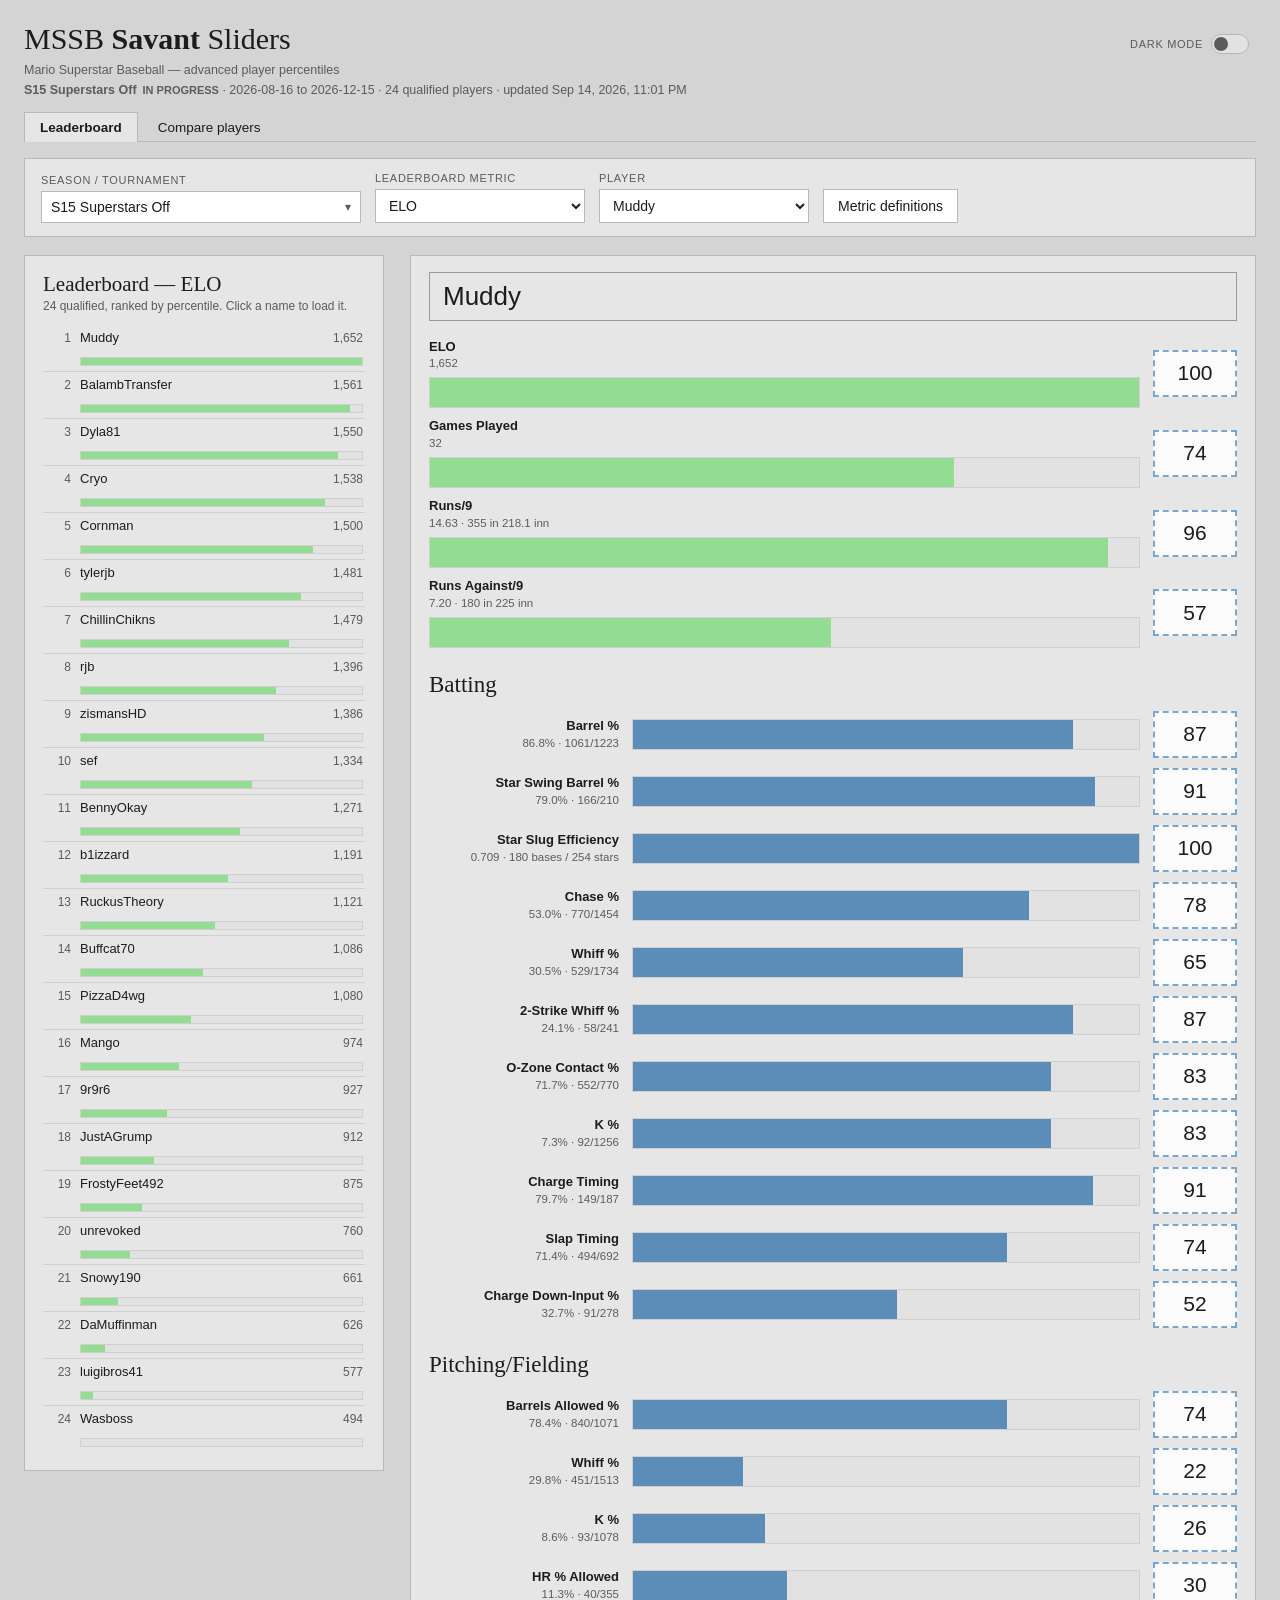
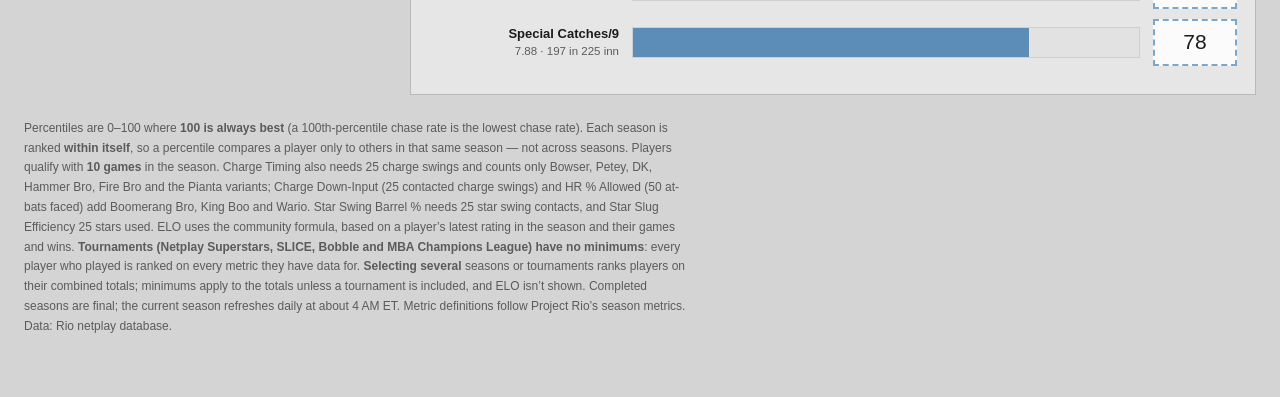
==== site/index.html @ 40bcd31d "Add Star Swing Barrel % and Star Slug Efficiency Two batting metrics, computed in the existing aggre" ====
<!DOCTYPE html>
<html lang="en">
<head>
<meta charset="utf-8">
<meta name="viewport" content="width=device-width, initial-scale=1">
<title>MSSB Savant Sliders</title>
<script>
/* Apply a saved theme before the first paint, so a reload in dark mode doesn't flash light. */
try{var t=localStorage.getItem("mssb-theme");if(t==="dark"||t==="light")document.documentElement.setAttribute("data-theme",t);}catch(e){}
</script>
<link rel="stylesheet" href="shared.css">
<style>
  .season-field{width:320px;max-width:100%}
  .cols{display:grid;grid-template-columns:360px minmax(0,1fr);gap:26px;align-items:start}
  @media(max-width:1040px){.cols{grid-template-columns:1fr}}

  /* ---- leaderboard ---- */
  .lb-row{display:grid;grid-template-columns:26px minmax(0,1fr) 54px;gap:9px;align-items:center;
          padding:5px 2px;border-bottom:1px solid var(--rowline);font-size:13px}
  .lb-row:last-child{border-bottom:none}
  .lb-rank{color:var(--muted);text-align:right;font-variant-numeric:tabular-nums;font-size:12px}
  .lb-name{overflow:hidden;text-overflow:ellipsis;white-space:nowrap;cursor:pointer}
  .lb-name:hover{text-decoration:underline}
  .lb-val{text-align:right;font-variant-numeric:tabular-nums;color:var(--muted);font-size:12px}
  .lb-barwrap{grid-column:2/4}
  .lb-track{background:var(--track);border:1px solid var(--trackline);height:9px;margin-top:3px}
  .lb-track>i{display:block;height:100%}

  /* ---- player name ---- */
  .pname{margin-bottom:18px}
  .pname .box{background:var(--chrome);border:1px solid var(--boxborder);padding:7px 13px;
              font-size:26px;line-height:1.25;overflow:hidden;text-overflow:ellipsis;white-space:nowrap}

  /* ---- slider rows ---- */
  .srow{display:grid;grid-template-columns:190px minmax(0,1fr) 84px;gap:13px;
        align-items:center;margin-bottom:10px}
  .srow.gen{grid-template-columns:minmax(0,1fr) 84px}
  .gstack{display:flex;flex-direction:column;gap:6px;min-width:0}
  .slab{font-size:13px;font-weight:700;text-align:right;line-height:1.3}
  .srow.gen .slab{text-align:left}
</style>
</head>
<body>
<div class="wrap">
<header>
  <div class="topbar">
    <h1>MSSB <b>Savant</b> Sliders</h1>
    <button type="button" class="theme-toggle" id="theme-toggle" role="switch" aria-checked="false">
      <span>Dark mode</span><span class="tt-track" aria-hidden="true"><span class="tt-knob"></span></span>
    </button>
  </div>
  <p id="meta" class="meta">Mario Superstar Baseball &mdash; advanced player percentiles</p>
  <nav class="tabs" aria-label="Pages">
    <a href="index.html" aria-current="page">Leaderboard</a>
    <a href="compare.html">Compare players</a>
  </nav>
</header>

<div id="warn"></div>

<div class="controls">
  <div class="season-field">
    <label for="season-btn">Season / Tournament</label>
    <div id="season-picker"></div>
  </div>
  <div>
    <label for="metric">Leaderboard metric</label>
    <select id="metric"></select>
  </div>
  <div>
    <label for="player">Player</label>
    <select id="player"></select>
  </div>
  <div>
    <button type="button" class="btn" id="defs-btn">Metric definitions</button>
  </div>
</div>

<div class="mode-note" id="mode-note" role="note" hidden></div>

<div class="cols">
  <div class="panel">
    <h2 id="lb-title">Leaderboard</h2>
    <p class="sub" id="lb-sub">Ranked by the selected metric&rsquo;s percentile. Click a name to load it.</p>
    <div id="lb"></div>
  </div>
  <div class="panel">
    <div class="pname">
      <div class="box" id="pd-title">Player</div>
    </div>
    <div id="pd"></div>
  </div>
</div>

<footer>
  Percentiles are 0&ndash;100 where <b>100 is always best</b> (a 100th-percentile chase rate is
  the lowest chase rate). Each season is ranked <b>within itself</b>, so a percentile compares a
  player only to others in that same season &mdash; not across seasons.
  Players qualify with <b>10 games</b> in the season. Charge Timing also needs 25 charge swings
  and counts only Bowser, Petey, DK, Hammer Bro, Fire Bro and the Pianta variants; Charge Down-Input
  (25 contacted charge swings) and HR&nbsp;% Allowed (50 at-bats faced) add Boomerang Bro, King Boo
  and Wario. Star Swing Barrel % needs 25 star swing contacts, and Star Slug Efficiency 25 stars used.
  ELO uses the community formula, based on a player&rsquo;s latest rating in the season and their
  games and wins.
  <b>Tournaments (Netplay Superstars, SLICE, Bobble and MBA Champions League) have no minimums</b>: every
  player who played is ranked on every metric they have data for.
  <b>Selecting several</b> seasons or tournaments ranks players on their combined totals; minimums
  apply to the totals unless a tournament is included, and ELO isn&rsquo;t shown.
  Completed seasons are final; the current season refreshes daily at about 4&nbsp;AM&nbsp;ET.
  Metric definitions follow Project Rio&rsquo;s season metrics. Data: Rio netplay database.
</footer>
</div>

<!-- The manifest lists every season; each season's players live in their own
     file under data/seasons/ and are loaded on demand by shared.js. -->
<script src="data/manifest.js"></script>
<script src="shared.js"></script>
<script>
"use strict";
const {METRICS, GROUPS, GCOLOR, fmt, menuLabel, esc, whyNot} = MSSB;
let S = null, curKey = "";   /* the selection on screen, and the key of the one last picked */

function init(){
  document.getElementById("defs-btn").onclick = MSSB.openDefinitions;
  if(!MSSB.seasons.length){
    document.getElementById("warn").innerHTML = `<div class="warn">No season data found. Run
      <code>python build_seasons.py</code> to generate <code>site/data/</code>.</div>`;
    return;
  }

  const ms = document.getElementById("metric");
  METRICS.forEach(x=>{
    const o=document.createElement("option"); o.value=x.k; o.textContent=menuLabel(x);
    ms.appendChild(o);
  });
  ms.value = "gen_adjusted_elo";

  const start = [MSSB.latestSeason().slug];   /* newest season by default */
  MSSB.seasonPicker(document.getElementById("season-picker"),
                    {selected: start, onChange: selectSeason, buttonId: "season-btn"});

  ms.onchange = renderLB;
  document.getElementById("player").onchange = renderPlayer;

  selectSeason(start);
}

/* slugs: one season/tournament, or several to combine. */
function selectSeason(slugs){
  const key = MSSB.selectionKey(slugs);
  curKey = key;
  let settled = false;
  /* Only flash "Loading" when the files are actually slow to arrive. */
  setTimeout(()=>{
    if(settled || curKey!==key) return;
    document.getElementById("lb").innerHTML =
      `<p class="sub">Loading ${esc(MSSB.selectionLabel(slugs))}&hellip;</p>`;
    document.getElementById("pd").innerHTML = "";
  }, 150);
  MSSB.loadSelection(slugs).then(
    season=>{ settled = true; if(curKey===key) show(season); },
    err=>{
      settled = true;
      if(curKey!==key) return;
      S = null;
      document.getElementById("lb").innerHTML = "";
      document.getElementById("pd").innerHTML = "";
      document.getElementById("warn").innerHTML = `<div class="warn">${esc(err.message)}</div>`;
    });
}

function show(season){
  const s = season.entry, ps = document.getElementById("player"), keep = ps.value;
  S = season;
  document.getElementById("warn").innerHTML = season.missing.length
    ? `<div class="warn"><b>${esc(s.name)}: missing ${season.missing.length} expected metric(s)
        or field(s):</b> ${esc(season.missing.join(", "))}.<br>Re-run
        <code>build_seasons.py</code>; if that doesn't fix it, the data and this page
        have diverged.</div>`
    : "";

  const tournament = MSSB.isTournament(s), combined = MSSB.isCombined(s), open = MSSB.noMinimums(s);
  const parts = combined
    ? [s.seasonCount && `${s.seasonCount} season${s.seasonCount===1 ? "" : "s"}`,
       s.tournamentCount && `${s.tournamentCount} tournament${s.tournamentCount===1 ? "" : "s"}`]
        .filter(Boolean).join(" + ") + " combined" : "";
  document.getElementById("meta").innerHTML =
    `Mario Superstar Baseball &mdash; advanced player percentiles` +
    `<br><b title="${esc(s.name)}">${esc(combined ? s.label : s.name)}</b>` + MSSB.badge(s) +
    (combined ? ` &middot; ${esc(parts)}` : "") +
    ` &middot; ${esc(s.start)} to ${esc(s.end)}` +
    (open ? ` &middot; ${s.players} players &middot; no minimums`
          : ` &middot; ${s.qualified} qualified players`) +
    ` &middot; updated ${esc(MSSB.updatedLabel(s))}`;
  const note = document.getElementById("mode-note");
  note.hidden = !(tournament || combined);
  note.innerHTML = combined
    ? `<b>Combined selection:</b> ${esc(s.name)}. Players are ranked on their totals across all of
       them. <b>${esc(MSSB.ELO_NOTE)}</b> ` +
      (s.includesTournament
        ? `Includes a tournament, so no minimums apply.`
        : `Season minimums apply to the combined totals (10 games, and so on).`)
    : tournament
      ? `<b>${esc(MSSB.tournamentSeries(s))} tournament: no minimums.</b> ${esc(MSSB.TOURNAMENT_NOTE)}` : "";

  ps.innerHTML = "";
  season.players.forEach(x=>{   /* already sorted by name */
    const o=document.createElement("option"); o.value=x.name; o.textContent=x.name;
    ps.appendChild(o);
  });
  /* Stay on the same player across seasons when they played in both;
     otherwise open the top ELO player (most games, for a multiple selection). */
  const top = season.board(METRICS[0])[0] ||
    season.board(METRICS.find(m=>m.k==="gen_games_played"))[0] || season.players[0];
  if(season.players.some(p=>p.name===keep)) ps.value = keep;
  else if(top) ps.value = top.name;

  renderLB(); renderPlayer();
}

function renderLB(){
  if(!S) return;
  const m = METRICS.find(x=>x.k===document.getElementById("metric").value);
  document.getElementById("lb-title").textContent = "Leaderboard — " + menuLabel(m);
  const ranked = S.board(m), open = MSSB.noMinimums(S.entry), combined = MSSB.isCombined(S.entry);
  document.getElementById("lb-sub").textContent = combined && m.k === "gen_adjusted_elo"
    ? "Not ranked for multiple selections."
    : (open ? `${ranked.length} players, no minimums` : `${ranked.length} qualified`) +
      (combined ? ", ranked on combined totals" : ", ranked by percentile") + ". Click a name to load it.";
  const colr = GCOLOR[m.g];
  const el = document.getElementById("lb");
  el.innerHTML = ranked.map((p,i)=>{
    const c = S.cell(p,m);
    return `<div class="lb-row">
      <div class="lb-rank">${i+1}</div>
      <div class="lb-name" data-u="${esc(p.name)}">${esc(p.name)}</div>
      <div class="lb-val">${fmt(m,c.value)}</div>
      <div class="lb-barwrap"><div class="lb-track"><i style="width:${c.pct}%;background:${colr}"></i></div></div>
    </div>`;
  }).join("") || (combined && m.k === "gen_adjusted_elo"
    ? `<p class="sub"><b>${esc(MSSB.ELO_NOTE)}</b> Pick another metric, or a single season or tournament.</p>`
    : open
      ? `<p class="sub">No player has data for this metric in this selection.</p>`
      : `<p class="sub">No qualified players yet. Players appear once they reach
         10 games, usually a few days into a new season.</p>`);
  el.querySelectorAll(".lb-name").forEach(n=>{
    n.onclick = ()=>{ document.getElementById("player").value=n.dataset.u; renderPlayer(); };
  });
}

function renderPlayer(){
  const name = document.getElementById("player").value;
  const p = S && S.players.find(x=>x.name===name);
  document.getElementById("pd-title").textContent = name || "Player";
  const el = document.getElementById("pd");
  if(!p){ el.innerHTML=""; return; }
  const games = S.games(p);
  el.innerHTML = GROUPS.map(([gk,gl])=>{
    const bars = METRICS.filter(m=>m.g===gk).map(m=>{
      const c = S.cell(p,m) || {}, colr = GCOLOR[gk];
      const n = MSSB.counts(m, c);
      const counts = n ? ` <span title="${esc(n.title)}">&middot; ${esc(n.text)}</span>` : "";
      const why = c.ok ? "" : `<span class="why">${esc(whyNot(m, c, games, S.entry))}</span>`;
      const track = `<div class="strack"><i style="width:${c.ok?c.pct:0}%;background:${colr}"></i></div>`;
      const lab = `<div class="slab">${m.label}<span class="raw">${fmt(m,c.value)}${counts}</span>${why}</div>`;
      const box = c.ok
        ? `<div class="sval" title="${c.pct.toFixed(1)}th percentile of ${c.pool} players">${Math.round(c.pct)}</div>`
        : `<div class="sval na" title="${esc(whyNot(m, c, games, S.entry))}">n/a</div>`;
      return gk==="general"
        ? `<div class="srow gen"><div class="gstack">${lab}${track}</div>${box}</div>`
        : `<div class="srow">${lab}${track}${box}</div>`;
    }).join("");
    return (gl?`<div class="grp">${gl}</div>`:"") + bars;
  }).join("");
}
init();
</script>
</body>
</html>
---- site/shared.css ----
/* Shared by index.html (leaderboard) and compare.html. */

/* ---- colours ----
   Every colour on the site is one of these tokens. Light is the default. Dark
   applies when the visitor flips the toggle (data-theme="dark" on <html>), or
   when their device prefers dark and they haven't chosen light. The dark set
   is listed twice because CSS can't share one block between a media query and
   an attribute selector. */
:root{
  color-scheme:light;
  --bg:#d4d4d4;
  --chrome:#e6e6e6;
  --line:#b9b9b9;
  --track:#e2e2e2;
  --trackline:#cfcfcf;
  --green:#93dd93;
  --blue:#5b8db8;
  --ink:#1c1c1c;
  --muted:#5b5b5b;
  --boxbg:#fbfbfb;
  --boxline:#7ba7cc;
  --boxborder:#9a9a9a;      /* player name box */
  --rowline:#d0d0d0;        /* leaderboard dividers */
  --surface:#fff;           /* menus and buttons */
  --surface-hover:#f3f3f3;
  --na:#9a9a9a;
  --why:#8a4b00;            /* "needs 10 games" notes */
  --link:#2c5d8a;
  --badge-bg:#2f6b2f;
  --badge-ink:#e3f6e3;
  --warn-bg:#f6d9d9;
  --warn-line:#c07a7a;
  --warn-ink:#6d1f1f;
  --code-bg:#ededed;
  --code-line:#cfcfcf;
  --shadow:rgba(0,0,0,.25);
  --backdrop:rgba(0,0,0,.45);
  --drop-zone:rgba(123,167,204,.14);
  --serif:Georgia,"Times New Roman",serif;
  --sans:Arial,Helvetica,-apple-system,"Segoe UI",sans-serif;
}
@media (prefers-color-scheme: dark){
  :root:not([data-theme="light"]){
    color-scheme:dark;
    --bg:#1b1d20; --chrome:#26292d; --line:#3d4147; --track:#33373d; --trackline:#42474e;
    --green:#7fd08a; --blue:#6b9fcd; --ink:#e4e6e8; --muted:#a4a9af;
    --boxbg:#1d2023; --boxline:#6b9fcd; --boxborder:#565b62; --rowline:#34383e;
    --surface:#1d2023; --surface-hover:#2d3136; --na:#737980; --why:#e3a35a; --link:#8cb8e0;
    --badge-bg:#2f6b2f; --badge-ink:#e3f6e3;
    --warn-bg:#3b2326; --warn-line:#7c3f43; --warn-ink:#f4c7c9;
    --code-bg:#2d3136; --code-line:#42474e;
    --shadow:rgba(0,0,0,.6); --backdrop:rgba(0,0,0,.65); --drop-zone:rgba(107,159,205,.16);
  }
}
:root[data-theme="dark"]{
  color-scheme:dark;
  --bg:#1b1d20; --chrome:#26292d; --line:#3d4147; --track:#33373d; --trackline:#42474e;
  --green:#7fd08a; --blue:#6b9fcd; --ink:#e4e6e8; --muted:#a4a9af;
  --boxbg:#1d2023; --boxline:#6b9fcd; --boxborder:#565b62; --rowline:#34383e;
  --surface:#1d2023; --surface-hover:#2d3136; --na:#737980; --why:#e3a35a; --link:#8cb8e0;
  --badge-bg:#2f6b2f; --badge-ink:#e3f6e3;
  --warn-bg:#3b2326; --warn-line:#7c3f43; --warn-ink:#f4c7c9;
  --code-bg:#2d3136; --code-line:#42474e;
  --shadow:rgba(0,0,0,.6); --backdrop:rgba(0,0,0,.65); --drop-zone:rgba(107,159,205,.16);
}

*{box-sizing:border-box}
body{margin:0;background:var(--bg);color:var(--ink);font-family:var(--sans);font-size:14px}
.wrap{max-width:1440px;margin:0 auto;padding:22px 24px 60px}

header h1{font-family:var(--serif);font-weight:400;font-size:30px;margin:0 0 4px}
header h1 b{font-weight:700}
.meta{color:var(--muted);font-size:12.5px;margin:0 0 12px;line-height:1.6}
/* Inline, not inline-block: an inline element's vertical padding doesn't grow
   the line, so a FINAL pill and plain IN PROGRESS text take the same height
   and compare cards stay row-aligned across seasons. */
.badge{display:inline;background:var(--badge-bg);color:var(--badge-ink);font-size:11px;font-weight:700;
       padding:2px 9px;border-radius:20px;margin-left:6px;line-height:1}
.badge.live{background:none;color:inherit;padding:0;border-radius:0}

/* ---- title row and dark mode switch ---- */
.topbar{display:flex;align-items:flex-start;justify-content:space-between;gap:16px}
.theme-toggle{flex:none;display:inline-flex;align-items:center;gap:8px;margin-top:7px;
              background:none;border:1px solid transparent;padding:4px 6px;color:var(--muted);
              font-family:var(--sans);font-size:11px;text-transform:uppercase;letter-spacing:.7px;
              cursor:pointer}
.theme-toggle:hover{color:var(--ink)}
.tt-track{position:relative;width:38px;height:20px;border-radius:10px;background:var(--track);
          border:1px solid var(--line);transition:background-color .15s,border-color .15s}
.tt-knob{position:absolute;top:2px;left:2px;width:14px;height:14px;border-radius:50%;
         background:var(--muted);transition:transform .15s,background-color .15s}
.theme-toggle[aria-checked="true"] .tt-track{background:var(--blue);border-color:var(--blue)}
.theme-toggle[aria-checked="true"] .tt-knob{transform:translateX(18px);background:#fff}
@media (prefers-reduced-motion: reduce){ .tt-track,.tt-knob{transition:none} }

/* ---- page tabs ---- */
.tabs{display:flex;gap:4px;margin:0 0 16px;border-bottom:1px solid var(--line)}
.tabs a{padding:7px 15px;color:var(--ink);text-decoration:none;font-size:13.5px;
        border:1px solid transparent;border-bottom:none;margin-bottom:-1px}
.tabs a[aria-current="page"]{background:var(--chrome);border-color:var(--line);font-weight:700}
.tabs a:not([aria-current]):hover{text-decoration:underline}
.tabs a:focus-visible{outline:2px solid var(--boxline);outline-offset:1px}

/* ---- controls ---- */
.controls{display:flex;gap:14px;flex-wrap:wrap;align-items:flex-end;
          background:var(--chrome);border:1px solid var(--line);padding:13px 16px;margin-bottom:18px}
.controls label{display:block;font-size:11px;color:var(--muted);text-transform:uppercase;
                letter-spacing:.7px;margin-bottom:5px}
.controls select{background:var(--surface);color:var(--ink);border:1px solid var(--line);
          padding:7px 9px;font-size:14px;font-family:var(--sans);min-width:210px}
select:focus-visible,button:focus-visible{outline:2px solid var(--boxline);outline-offset:1px}
.btn{background:var(--surface);color:var(--ink);border:1px solid var(--line);padding:7px 14px;
     font-size:14px;font-family:var(--sans);cursor:pointer;line-height:1.3}
.btn:hover:not(:disabled){background:var(--surface-hover)}
.btn:disabled{color:var(--na);cursor:default}

/* ---- metric definitions dialog ---- */
dialog.defs{border:1px solid var(--line);padding:0;width:calc(100% - 32px);max-width:680px;
            background:var(--chrome);color:var(--ink);box-shadow:0 12px 40px var(--shadow)}
dialog.defs::backdrop{background:var(--backdrop)}
.defs-inner{padding:18px 24px 24px;max-height:calc(100vh - 80px);overflow:auto}
.defs-head{display:flex;align-items:center;justify-content:space-between;gap:12px}
.defs-head h2{font-family:var(--serif);font-weight:400;font-size:25px;margin:0}
.defs-close{background:none;border:1px solid transparent;font-size:26px;line-height:1;
            width:36px;height:36px;cursor:pointer;color:var(--muted)}
.defs-close:hover{color:var(--ink);border-color:var(--line)}
.defs-note{color:var(--muted);font-size:12.5px;line-height:1.55;margin:6px 0 4px}
.defs h3{font-family:var(--serif);font-weight:400;font-size:21px;margin:20px 0 4px;
         padding-bottom:5px;border-bottom:1px solid var(--line)}
.defs dl{margin:0}
.defs dt{font-weight:700;font-size:13.5px;margin-top:12px}
.defs dd{margin:3px 0 0;font-size:13px;line-height:1.5}
.defs-rule{display:block;color:var(--muted);font-size:12px;margin-top:2px}

/* ---- season / tournament picker ---- */
.picker{position:relative;display:block}
.picker-btn{display:flex;align-items:center;justify-content:space-between;gap:10px;width:100%;
            background:var(--surface);color:var(--ink);border:1px solid var(--line);padding:7px 9px;
            font-size:14px;font-family:var(--sans);cursor:pointer;text-align:left}
.picker-label{overflow:hidden;text-overflow:ellipsis;white-space:nowrap}
.picker-caret{flex:none;color:var(--muted);font-size:12px}
.picker-panel{position:absolute;z-index:40;top:calc(100% + 4px);left:0;width:max-content;min-width:100%;
              max-width:min(440px, calc(100vw - 24px));max-height:min(62vh, 480px);overflow:auto;
              background:var(--chrome);border:1px solid var(--line);box-shadow:0 10px 30px var(--shadow);
              padding:6px 0 8px;text-transform:none;letter-spacing:0}
.picker-hint{margin:4px 12px 6px;font-size:12px;line-height:1.45;color:var(--muted)}
.picker-hint.picker-warn{color:var(--why)}
.picker-group-title{font-size:11px;text-transform:uppercase;letter-spacing:.7px;color:var(--muted);padding:9px 12px 3px}
.picker-row{display:flex;align-items:center;gap:8px;padding:2px 12px}
.picker-row:hover{background:var(--surface-hover)}
.picker-row input{margin:0;flex:none;accent-color:var(--blue)}
.picker-name{background:none;border:0;padding:4px 0;font-family:var(--sans);font-size:13.5px;color:var(--ink);
             cursor:pointer;text-align:left}
.picker-name:hover{text-decoration:underline}
.picker-meta{margin-left:auto;padding-left:16px;font-size:11.5px;color:var(--muted);white-space:nowrap}

/* ---- tournament note (no minimums) ---- */
.mode-note{background:var(--chrome);border:1px solid var(--line);border-left:4px solid var(--why);
           padding:9px 14px;margin:-6px 0 18px;font-size:13px;line-height:1.5;color:var(--ink)}
.mode-note b{color:var(--why)}
.defs-tournament{border-left:3px solid var(--why);padding-left:10px}

.panel{background:var(--chrome);border:1px solid var(--line);padding:16px 18px 18px}
.panel h2{font-family:var(--serif);font-weight:400;font-size:21px;margin:0 0 2px}
.panel .sub{color:var(--muted);font-size:12px;margin:0 0 12px}

/* ---- slider pieces ---- */
.grp{font-family:var(--serif);font-size:23px;margin:24px 0 13px}
.grp:first-of-type{margin-top:4px}
.raw{display:block;font-weight:400;font-size:11.5px;color:var(--muted);
     font-variant-numeric:tabular-nums;margin-top:1px}
.why{display:block;font-weight:400;font-size:11px;color:var(--why);margin-top:1px}
.strack{background:var(--track);border:1px solid var(--trackline);height:31px;min-width:0}
.strack>i{display:block;height:100%}
.sval{background:var(--boxbg);border:2px dashed var(--boxline);height:47px;
      display:flex;align-items:center;justify-content:center;font-size:21px;
      font-variant-numeric:tabular-nums}
.sval.na{color:var(--na);font-size:15px}

footer{color:var(--muted);font-size:12px;margin-top:24px;line-height:1.65;max-width:100ch}
footer a{color:var(--link)}
.warn{background:var(--warn-bg);border:1px solid var(--warn-line);color:var(--warn-ink);padding:11px 15px;
      margin-bottom:15px;font-size:13.5px}
code{font-family:Consolas,"Courier New",monospace;font-size:.9em;background:var(--code-bg);
     border:1px solid var(--code-line);padding:.5px 4px}
.sr-only{position:absolute;width:1px;height:1px;padding:0;margin:-1px;overflow:hidden;
         clip:rect(0,0,0,0);white-space:nowrap;border:0}
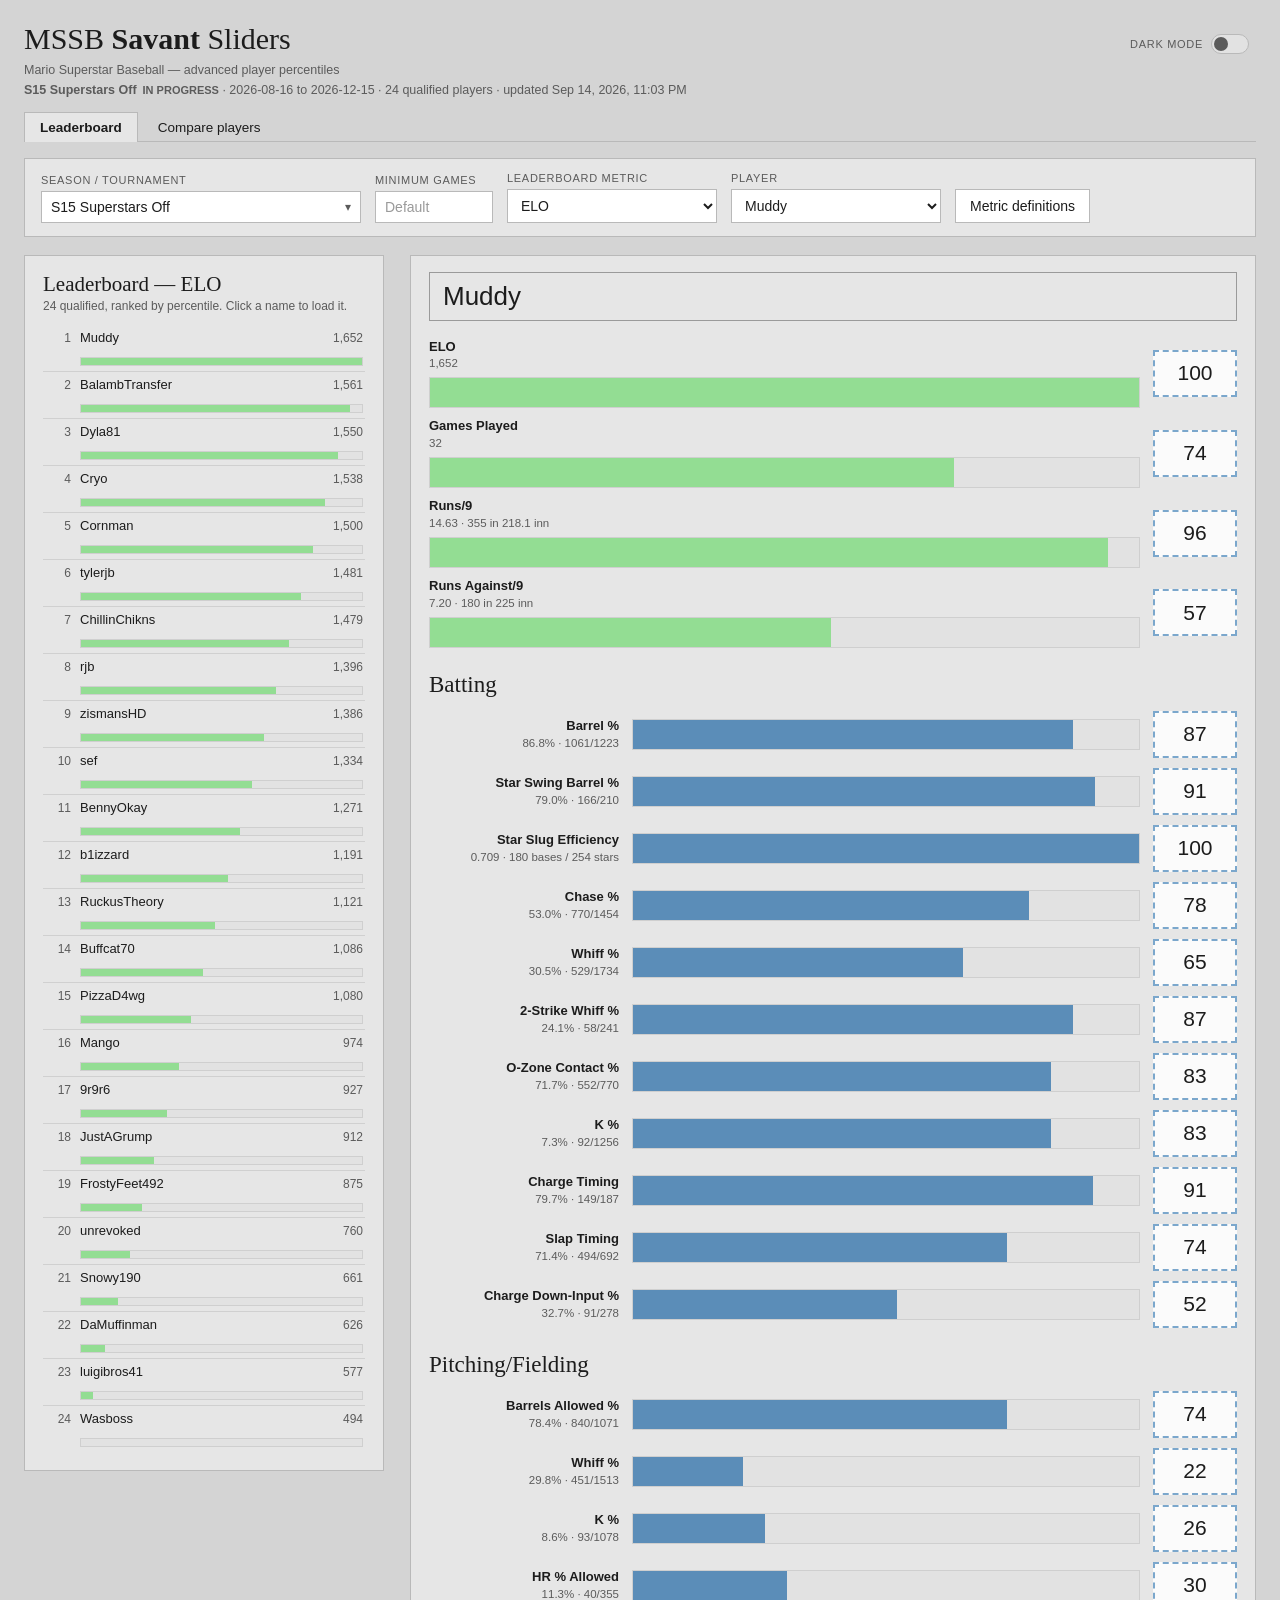
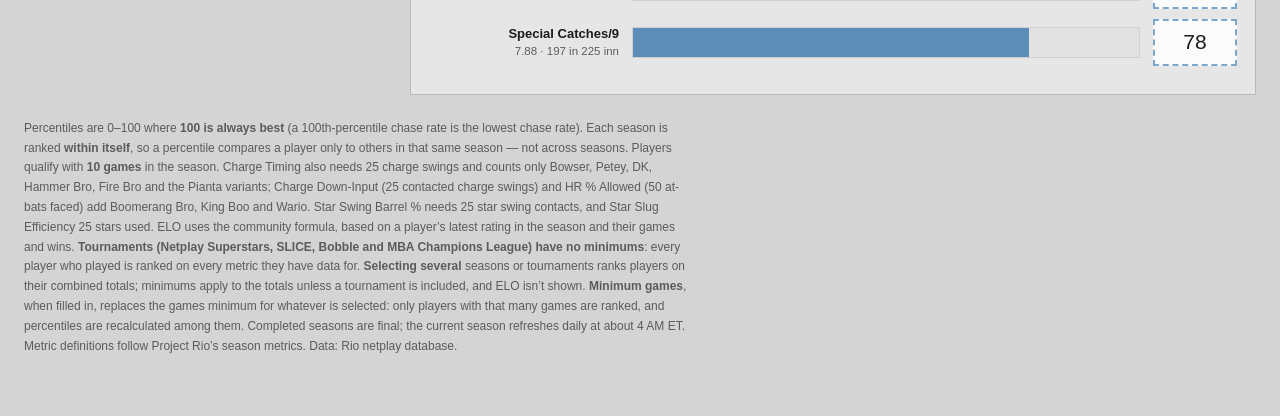
==== commit f67cf371: "Add an optional minimum games filter to both pages A "Minimum games" box replaces the games minimum " ====
--- a/site/index.html
+++ b/site/index.html
@@ -64,6 +64,11 @@
     <div id="season-picker"></div>
   </div>
   <div>
+    <label for="min-games">Minimum games</label>
+    <input type="number" id="min-games" class="min-games" min="1" max="999" step="1" inputmode="numeric"
+           placeholder="Default" title="Only rank players with at least this many games. Blank: the usual rules.">
+  </div>
+  <div>
     <label for="metric">Leaderboard metric</label>
     <select id="metric"></select>
   </div>
@@ -106,6 +111,8 @@
   player who played is ranked on every metric they have data for.
   <b>Selecting several</b> seasons or tournaments ranks players on their combined totals; minimums
   apply to the totals unless a tournament is included, and ELO isn&rsquo;t shown.
+  <b>Minimum games</b>, when filled in, replaces the games minimum for whatever is selected: only
+  players with that many games are ranked, and percentiles are recalculated among them.
   Completed seasons are final; the current season refreshes daily at about 4&nbsp;AM&nbsp;ET.
   Metric definitions follow Project Rio&rsquo;s season metrics. Data: Rio netplay database.
 </footer>
@@ -119,6 +126,7 @@
 "use strict";
 const {METRICS, GROUPS, GCOLOR, fmt, menuLabel, esc, whyNot} = MSSB;
 let S = null, curKey = "";   /* the selection on screen, and the key of the one last picked */
+let picker = null, minGames = null;
 
 function init(){
   document.getElementById("defs-btn").onclick = MSSB.openDefinitions;
@@ -136,18 +144,28 @@
   ms.value = "gen_adjusted_elo";
 
   const start = [MSSB.latestSeason().slug];   /* newest season by default */
-  MSSB.seasonPicker(document.getElementById("season-picker"),
-                    {selected: start, onChange: selectSeason, buttonId: "season-btn"});
+  picker = MSSB.seasonPicker(document.getElementById("season-picker"),
+                             {selected: start, onChange: selectSeason, buttonId: "season-btn"});
 
   ms.onchange = renderLB;
   document.getElementById("player").onchange = renderPlayer;
+  let typing;
+  document.getElementById("min-games").addEventListener("input", e=>{
+    clearTimeout(typing);
+    typing = setTimeout(()=>{
+      const next = MSSB.parseMinGames(e.target.value);
+      if(next === minGames) return;
+      minGames = next;
+      selectSeason(picker.get());
+    }, 250);
+  });
 
   selectSeason(start);
 }
 
 /* slugs: one season/tournament, or several to combine. */
 function selectSeason(slugs){
-  const key = MSSB.selectionKey(slugs);
+  const key = MSSB.selectionKey(slugs) + "@" + (minGames ?? "");
   curKey = key;
   let settled = false;
   /* Only flash "Loading" when the files are actually slow to arrive. */
@@ -157,7 +175,7 @@
       `<p class="sub">Loading ${esc(MSSB.selectionLabel(slugs))}&hellip;</p>`;
     document.getElementById("pd").innerHTML = "";
   }, 150);
-  MSSB.loadSelection(slugs).then(
+  MSSB.loadSelection(slugs, minGames).then(
     season=>{ settled = true; if(curKey===key) show(season); },
     err=>{
       settled = true;
@@ -180,6 +198,7 @@
     : "";
 
   const tournament = MSSB.isTournament(s), combined = MSSB.isCombined(s), open = MSSB.noMinimums(s);
+  const min = s.minGames ?? null, games = n => `${n} game${n===1 ? "" : "s"}`;
   const parts = combined
     ? [s.seasonCount && `${s.seasonCount} season${s.seasonCount===1 ? "" : "s"}`,
        s.tournamentCount && `${s.tournamentCount} tournament${s.tournamentCount===1 ? "" : "s"}`]
@@ -189,19 +208,30 @@
     `<br><b title="${esc(s.name)}">${esc(combined ? s.label : s.name)}</b>` + MSSB.badge(s) +
     (combined ? ` &middot; ${esc(parts)}` : "") +
     ` &middot; ${esc(s.start)} to ${esc(s.end)}` +
-    (open ? ` &middot; ${s.players} players &middot; no minimums`
-          : ` &middot; ${s.qualified} qualified players`) +
+    (min != null ? ` &middot; ${s.qualified} players with ${min}+ games`
+     : open ? ` &middot; ${s.players} players &middot; no minimums`
+     : ` &middot; ${s.qualified} qualified players`) +
     ` &middot; updated ${esc(MSSB.updatedLabel(s))}`;
+  /* The rule sentence: the minimum games filter when it's set, otherwise the
+     selection's own minimums. */
+  const rule = min != null
+    ? `<b>Minimum ${games(min)}${combined ? " across the selection" : ""}:</b> only players with at least
+       that many are ranked, and percentiles are recalculated among them. ` +
+      (open ? `No other minimums apply.`
+            : `This replaces the usual ${MSSB.DEFAULT_MIN_GAMES}-game minimum; the other minimums
+               (such as 25 charge swings) still apply.`)
+    : combined
+      ? (s.includesTournament
+          ? `Includes a tournament, so no minimums apply.`
+          : `Season minimums apply to the combined totals (10 games, and so on).`)
+      : tournament ? esc(MSSB.TOURNAMENT_NOTE) : "";
   const note = document.getElementById("mode-note");
-  note.hidden = !(tournament || combined);
-  note.innerHTML = combined
+  note.hidden = !(tournament || combined || min != null);
+  note.innerHTML = (combined
     ? `<b>Combined selection:</b> ${esc(s.name)}. Players are ranked on their totals across all of
-       them. <b>${esc(MSSB.ELO_NOTE)}</b> ` +
-      (s.includesTournament
-        ? `Includes a tournament, so no minimums apply.`
-        : `Season minimums apply to the combined totals (10 games, and so on).`)
+       them. <b>${esc(MSSB.ELO_NOTE)}</b> `
     : tournament
-      ? `<b>${esc(MSSB.tournamentSeries(s))} tournament: no minimums.</b> ${esc(MSSB.TOURNAMENT_NOTE)}` : "";
+      ? `<b>${esc(MSSB.tournamentSeries(s))} tournament${min != null ? "." : ": no minimums."}</b> ` : "") + rule;
 
   ps.innerHTML = "";
   season.players.forEach(x=>{   /* already sorted by name */
@@ -223,9 +253,11 @@
   const m = METRICS.find(x=>x.k===document.getElementById("metric").value);
   document.getElementById("lb-title").textContent = "Leaderboard — " + menuLabel(m);
   const ranked = S.board(m), open = MSSB.noMinimums(S.entry), combined = MSSB.isCombined(S.entry);
+  const min = S.entry.minGames ?? null;
   document.getElementById("lb-sub").textContent = combined && m.k === "gen_adjusted_elo"
     ? "Not ranked for multiple selections."
-    : (open ? `${ranked.length} players, no minimums` : `${ranked.length} qualified`) +
+    : (min != null ? `${ranked.length} players with ${min}+ games`
+       : open ? `${ranked.length} players, no minimums` : `${ranked.length} qualified`) +
       (combined ? ", ranked on combined totals" : ", ranked by percentile") + ". Click a name to load it.";
   const colr = GCOLOR[m.g];
   const el = document.getElementById("lb");
@@ -239,6 +271,8 @@
     </div>`;
   }).join("") || (combined && m.k === "gen_adjusted_elo"
     ? `<p class="sub"><b>${esc(MSSB.ELO_NOTE)}</b> Pick another metric, or a single season or tournament.</p>`
+    : min != null
+      ? `<p class="sub">No player with ${min}+ games qualifies for this metric in this selection.</p>`
     : open
       ? `<p class="sub">No player has data for this metric in this selection.</p>`
       : `<p class="sub">No qualified players yet. Players appear once they reach
--- a/site/shared.css
+++ b/site/shared.css
@@ -108,7 +108,10 @@
                 letter-spacing:.7px;margin-bottom:5px}
 .controls select{background:var(--surface);color:var(--ink);border:1px solid var(--line);
           padding:7px 9px;font-size:14px;font-family:var(--sans);min-width:210px}
-select:focus-visible,button:focus-visible{outline:2px solid var(--boxline);outline-offset:1px}
+.min-games{display:block;width:118px;background:var(--surface);color:var(--ink);border:1px solid var(--line);
+           padding:7px 9px;font-size:14px;font-family:var(--sans)}
+.min-games::placeholder{color:var(--na)}
+select:focus-visible,button:focus-visible,.min-games:focus-visible{outline:2px solid var(--boxline);outline-offset:1px}
 .btn{background:var(--surface);color:var(--ink);border:1px solid var(--line);padding:7px 14px;
      font-size:14px;font-family:var(--sans);cursor:pointer;line-height:1.3}
 .btn:hover:not(:disabled){background:var(--surface-hover)}
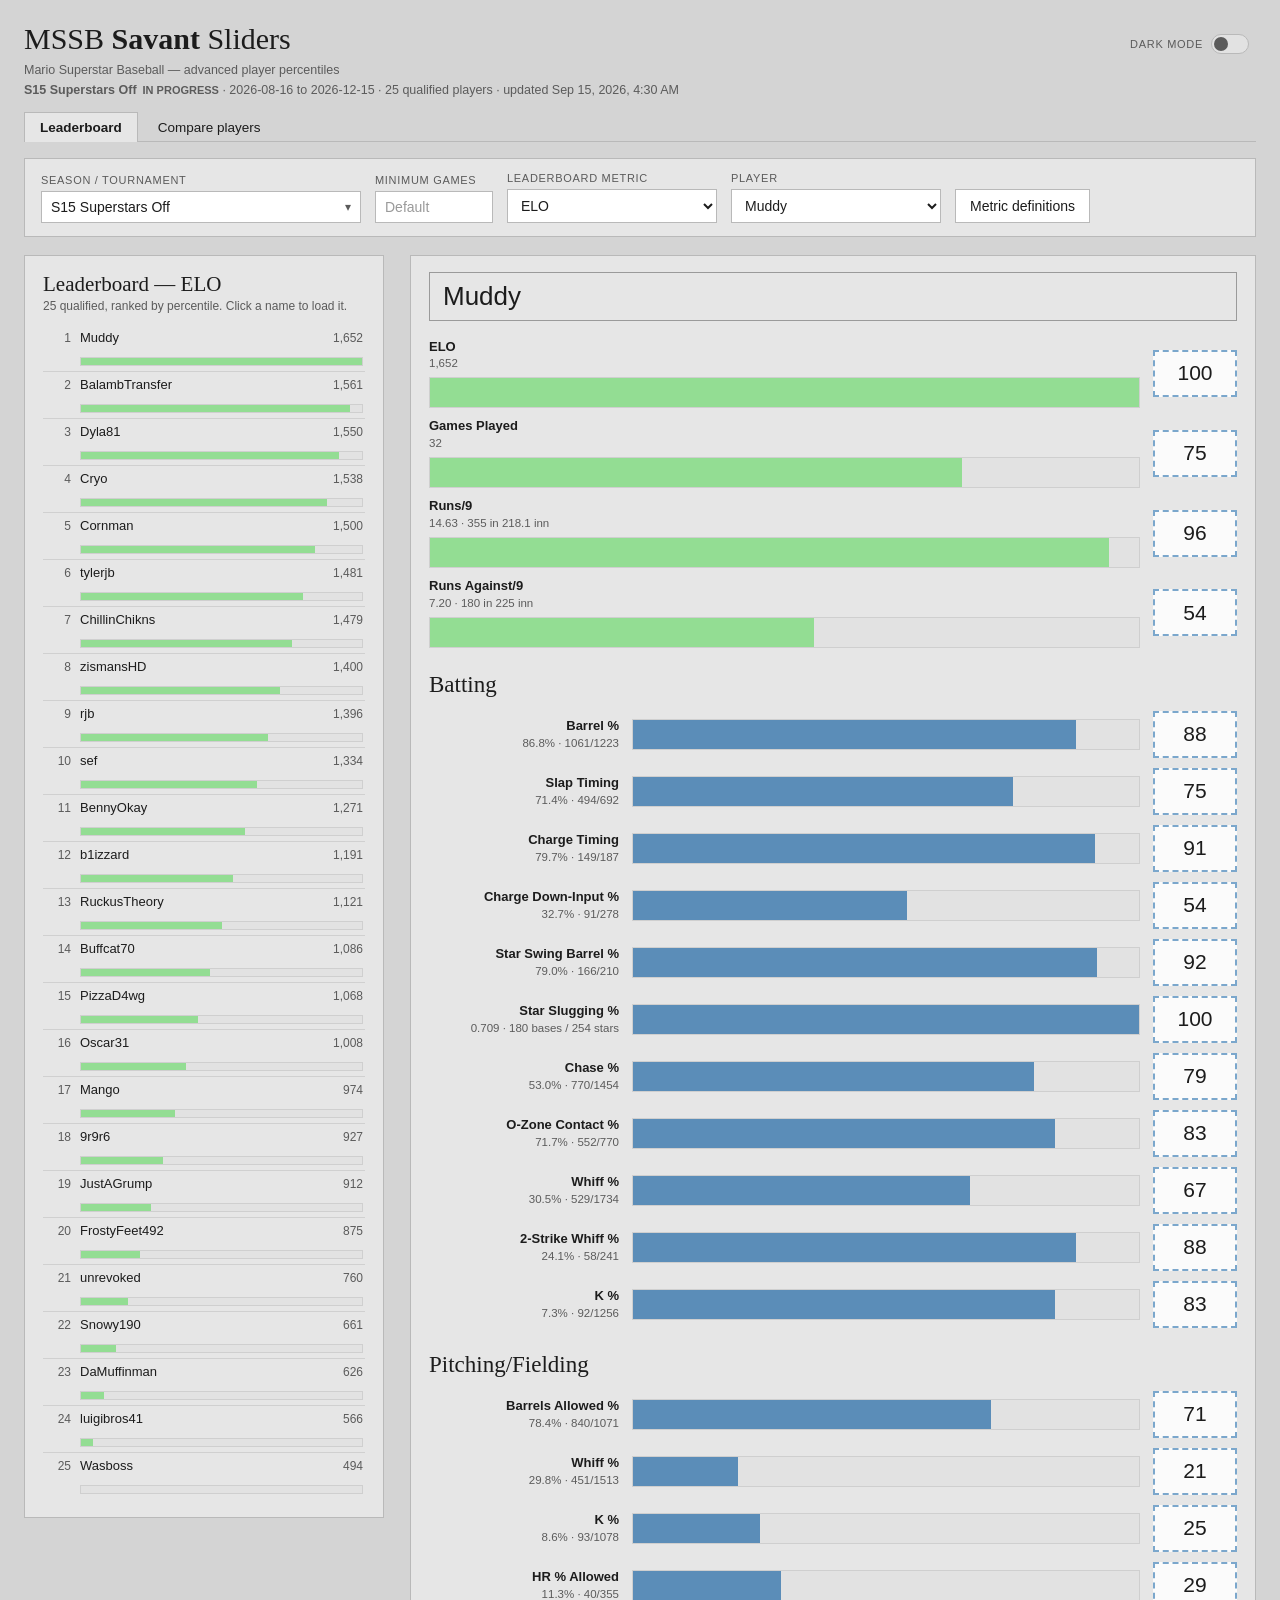
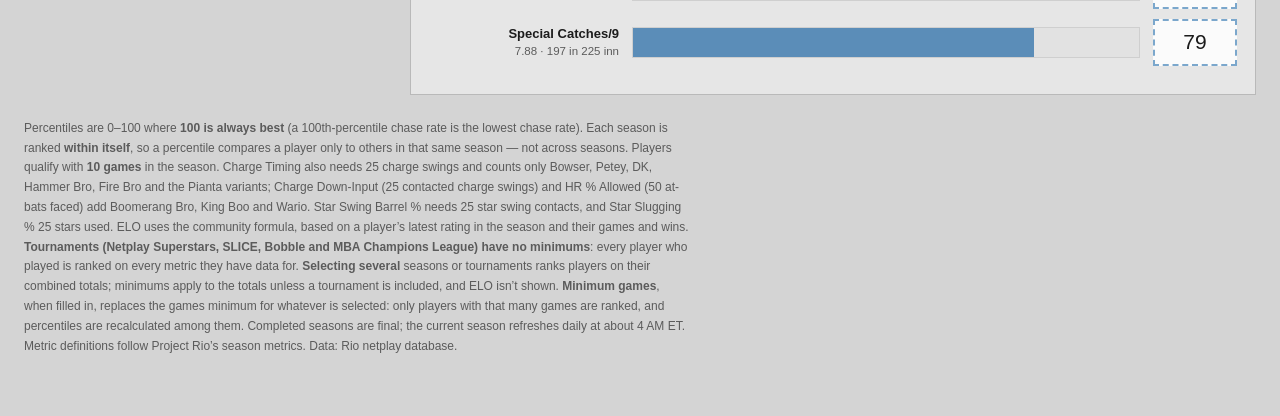
==== commit 88c3f580: "Rename Star Slug Efficiency to Star Slugging % Label only: the sliders, compare cards, leaderboard m" ====
--- a/site/index.html
+++ b/site/index.html
@@ -104,7 +104,7 @@
   Players qualify with <b>10 games</b> in the season. Charge Timing also needs 25 charge swings
   and counts only Bowser, Petey, DK, Hammer Bro, Fire Bro and the Pianta variants; Charge Down-Input
   (25 contacted charge swings) and HR&nbsp;% Allowed (50 at-bats faced) add Boomerang Bro, King Boo
-  and Wario. Star Swing Barrel % needs 25 star swing contacts, and Star Slug Efficiency 25 stars used.
+  and Wario. Star Swing Barrel % needs 25 star swing contacts, and Star Slugging % 25 stars used.
   ELO uses the community formula, based on a player&rsquo;s latest rating in the season and their
   games and wins.
   <b>Tournaments (Netplay Superstars, SLICE, Bobble and MBA Champions League) have no minimums</b>: every
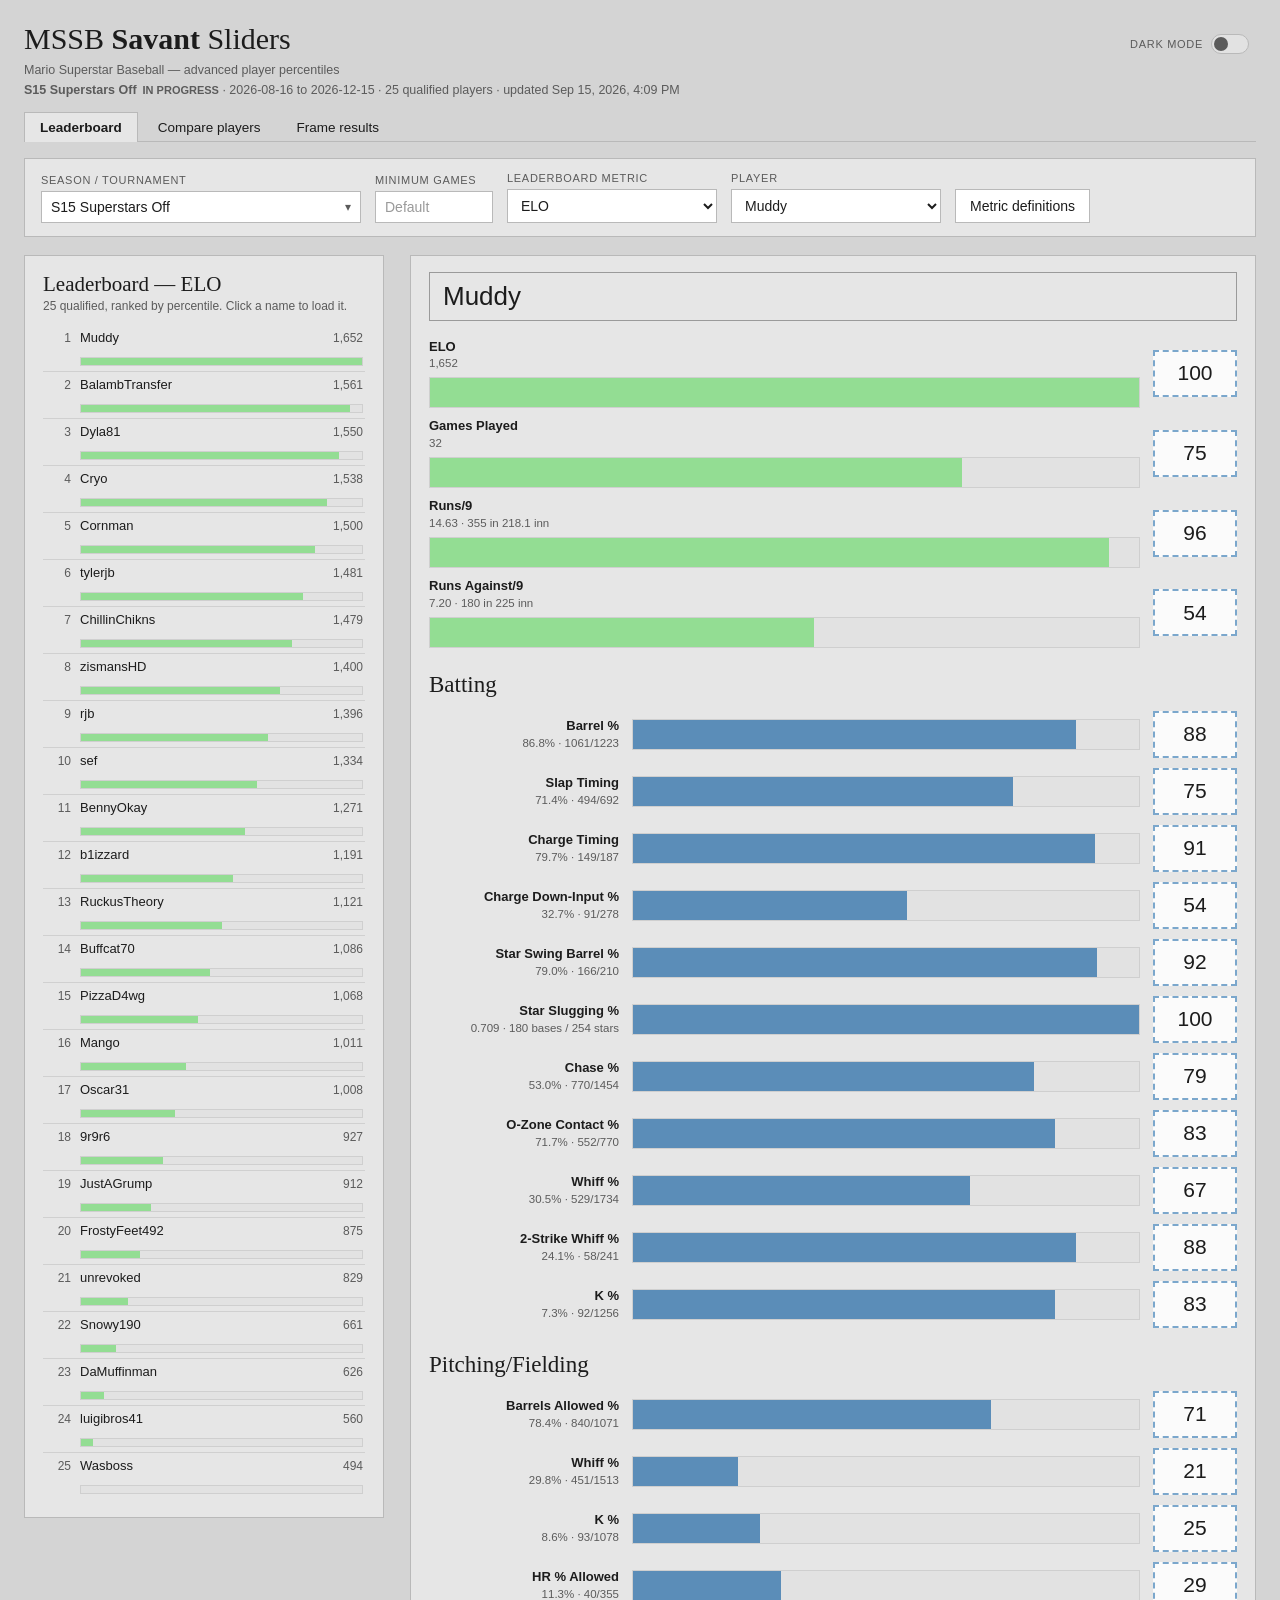
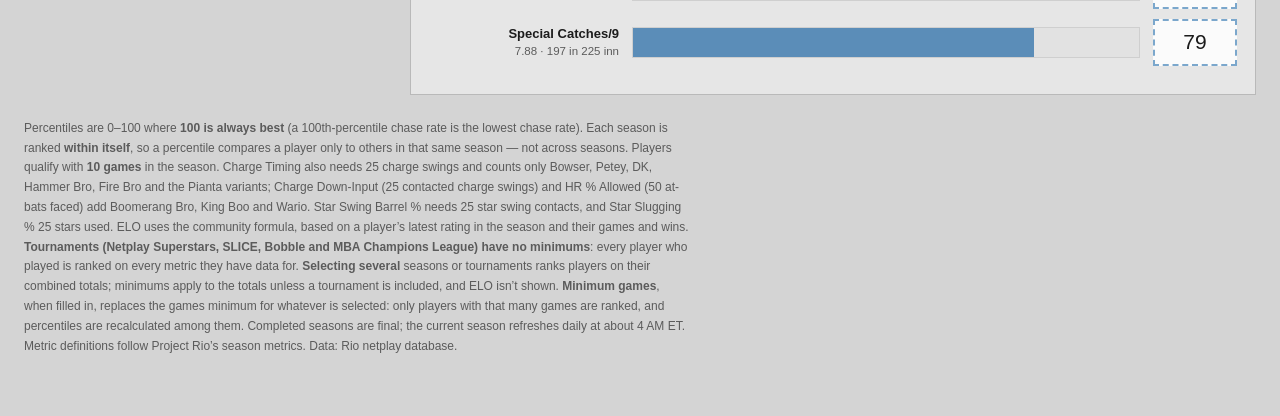
==== commit 9952654d: "Add a Frame results page A new tab shows what happens when a character hits the ball on each frame o" ====
--- a/site/index.html
+++ b/site/index.html
@@ -53,6 +53,7 @@
   <nav class="tabs" aria-label="Pages">
     <a href="index.html" aria-current="page">Leaderboard</a>
     <a href="compare.html">Compare players</a>
+    <a href="frames.html">Frame results</a>
   </nav>
 </header>
 
--- a/site/shared.css
+++ b/site/shared.css
@@ -36,6 +36,14 @@
   --shadow:rgba(0,0,0,.25);
   --backdrop:rgba(0,0,0,.45);
   --drop-zone:rgba(123,167,204,.14);
+  /* Frame results heatmap: one blue ramp, light (small share) to dark (large),
+     each step with the ink that clears 4.5:1 on it. Dark mode runs the same
+     steps the other way, so small shares recede into the dark page. */
+  --heat-1:#cde2fb; --heat-2:#9ec5f4; --heat-3:#6da7ec; --heat-4:#3987e5;
+  --heat-5:#256abf; --heat-6:#184f95; --heat-7:#0d366b;
+  --heat-ink-1:#1c1c1c; --heat-ink-2:#1c1c1c; --heat-ink-3:#1c1c1c; --heat-ink-4:#1c1c1c;
+  --heat-ink-5:#fff; --heat-ink-6:#fff; --heat-ink-7:#fff;
+  --heat-total:#d6d6d6;
   --serif:Georgia,"Times New Roman",serif;
   --sans:Arial,Helvetica,-apple-system,"Segoe UI",sans-serif;
 }
@@ -50,6 +58,11 @@
     --warn-bg:#3b2326; --warn-line:#7c3f43; --warn-ink:#f4c7c9;
     --code-bg:#2d3136; --code-line:#42474e;
     --shadow:rgba(0,0,0,.6); --backdrop:rgba(0,0,0,.65); --drop-zone:rgba(107,159,205,.16);
+    --heat-1:#0d366b; --heat-2:#184f95; --heat-3:#256abf; --heat-4:#3987e5;
+    --heat-5:#6da7ec; --heat-6:#9ec5f4; --heat-7:#cde2fb;
+    --heat-ink-1:#fff; --heat-ink-2:#fff; --heat-ink-3:#fff; --heat-ink-4:#1b1d20;
+    --heat-ink-5:#1b1d20; --heat-ink-6:#1b1d20; --heat-ink-7:#1b1d20;
+    --heat-total:#33373d;
   }
 }
 :root[data-theme="dark"]{
@@ -62,6 +75,11 @@
   --warn-bg:#3b2326; --warn-line:#7c3f43; --warn-ink:#f4c7c9;
   --code-bg:#2d3136; --code-line:#42474e;
   --shadow:rgba(0,0,0,.6); --backdrop:rgba(0,0,0,.65); --drop-zone:rgba(107,159,205,.16);
+  --heat-1:#0d366b; --heat-2:#184f95; --heat-3:#256abf; --heat-4:#3987e5;
+  --heat-5:#6da7ec; --heat-6:#9ec5f4; --heat-7:#cde2fb;
+  --heat-ink-1:#fff; --heat-ink-2:#fff; --heat-ink-3:#fff; --heat-ink-4:#1b1d20;
+  --heat-ink-5:#1b1d20; --heat-ink-6:#1b1d20; --heat-ink-7:#1b1d20;
+  --heat-total:#33373d;
 }
 
 *{box-sizing:border-box}
@@ -100,6 +118,7 @@
 .tabs a[aria-current="page"]{background:var(--chrome);border-color:var(--line);font-weight:700}
 .tabs a:not([aria-current]):hover{text-decoration:underline}
 .tabs a:focus-visible{outline:2px solid var(--boxline);outline-offset:1px}
+@media (max-width:560px){ .tabs a{padding:7px 9px;font-size:13px;white-space:nowrap} }
 
 /* ---- controls ---- */
 .controls{display:flex;gap:14px;flex-wrap:wrap;align-items:flex-end;
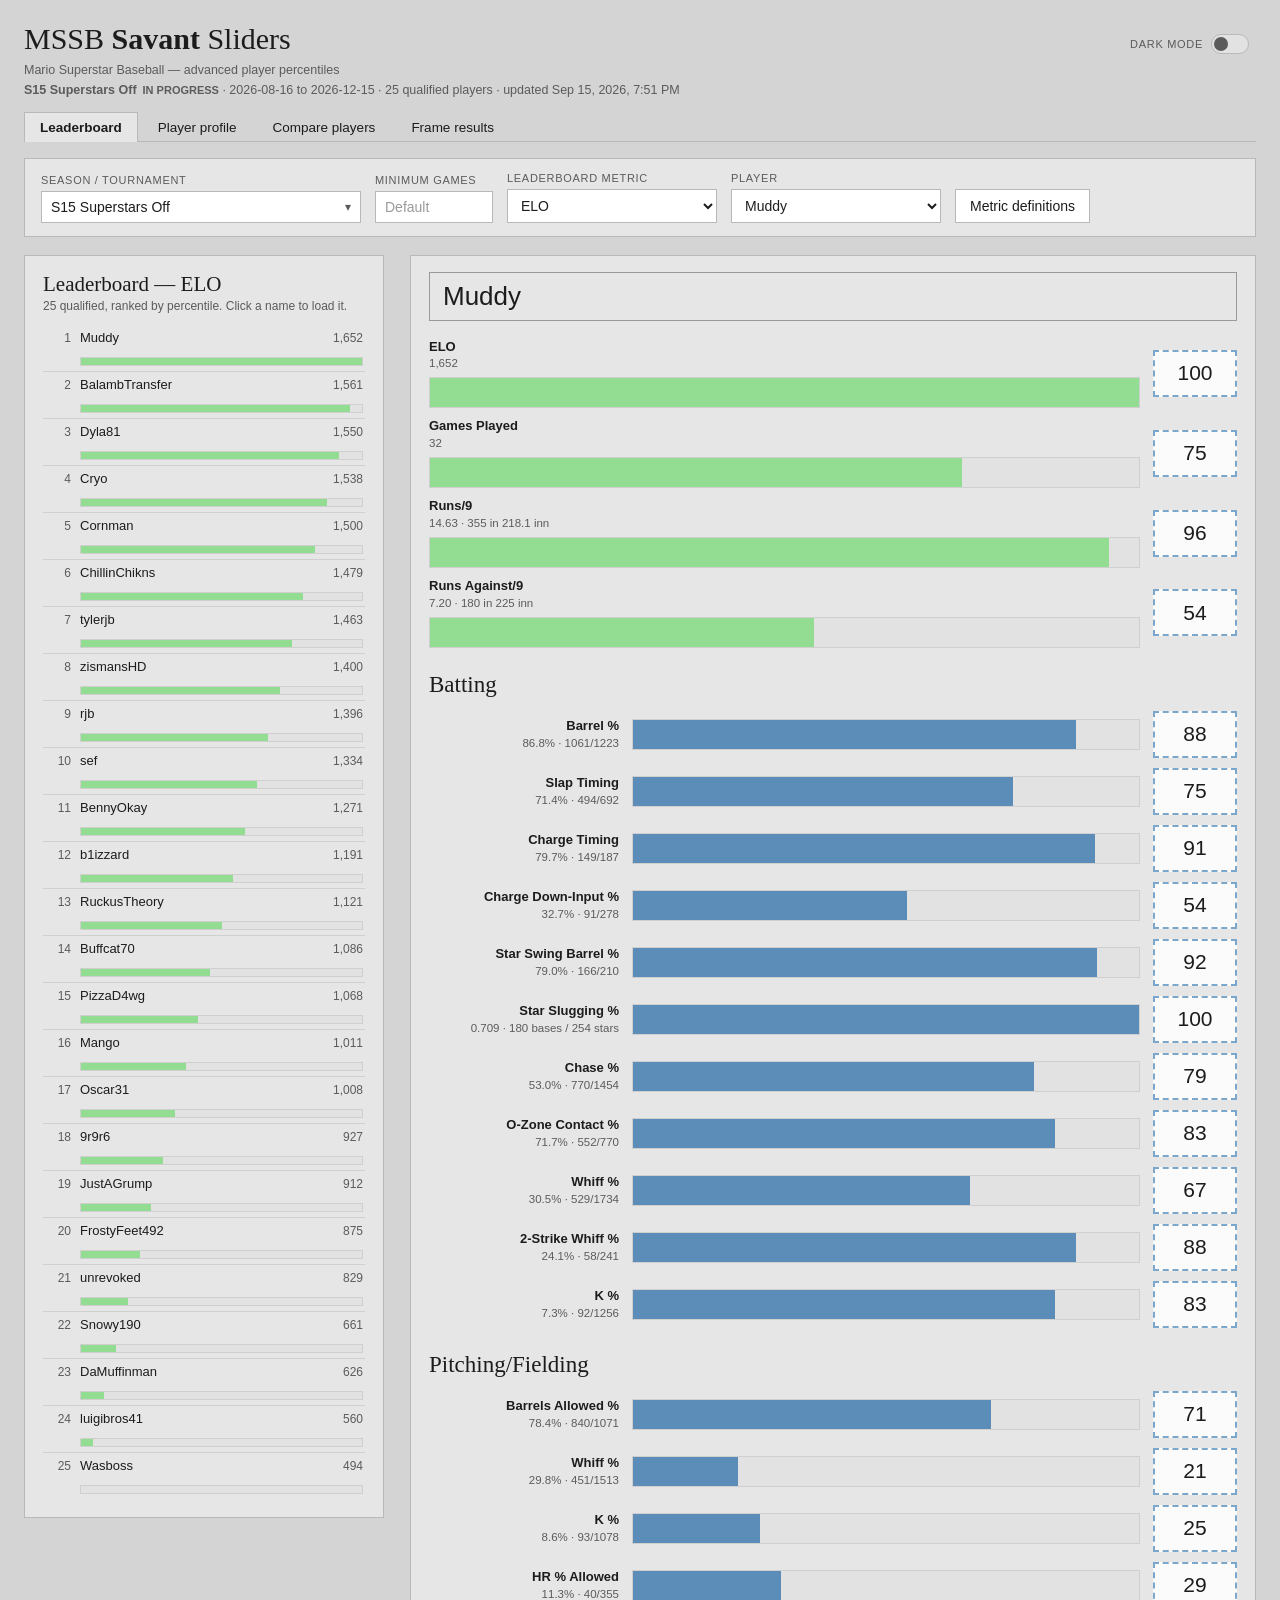
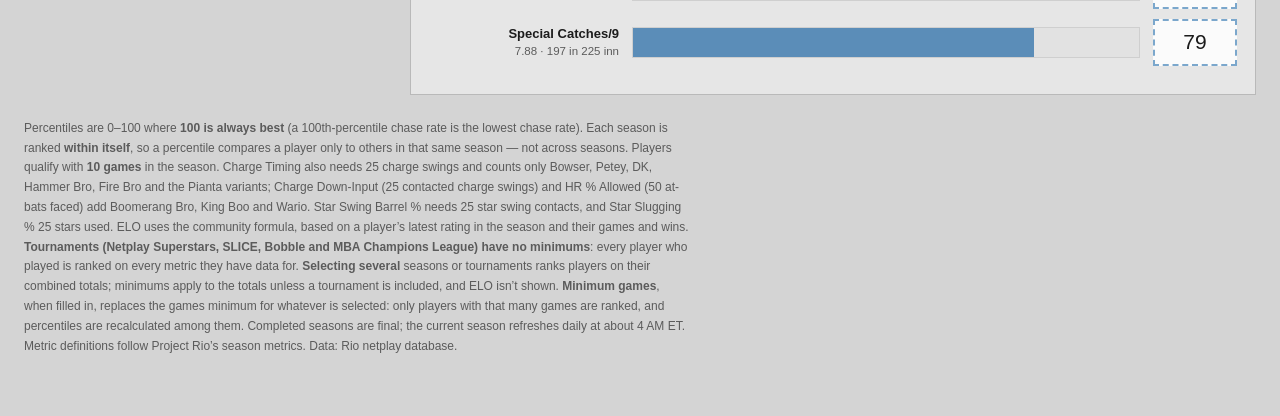
==== commit 77ab6269: "Add a Player profile page A new tab shows one player's Stars Off record for a season, a tournament, " ====
--- a/site/index.html
+++ b/site/index.html
@@ -52,6 +52,7 @@
   <p id="meta" class="meta">Mario Superstar Baseball &mdash; advanced player percentiles</p>
   <nav class="tabs" aria-label="Pages">
     <a href="index.html" aria-current="page">Leaderboard</a>
+    <a href="profile.html">Player profile</a>
     <a href="compare.html">Compare players</a>
     <a href="frames.html">Frame results</a>
   </nav>
--- a/site/shared.css
+++ b/site/shared.css
@@ -44,6 +44,7 @@
   --heat-ink-1:#1c1c1c; --heat-ink-2:#1c1c1c; --heat-ink-3:#1c1c1c; --heat-ink-4:#1c1c1c;
   --heat-ink-5:#fff; --heat-ink-6:#fff; --heat-ink-7:#fff;
   --heat-total:#d6d6d6;
+  --trophy:#9a6b00;         /* trophy case icon, 3.8:1 on the panel */
   --serif:Georgia,"Times New Roman",serif;
   --sans:Arial,Helvetica,-apple-system,"Segoe UI",sans-serif;
 }
@@ -63,6 +64,7 @@
     --heat-ink-1:#fff; --heat-ink-2:#fff; --heat-ink-3:#fff; --heat-ink-4:#1b1d20;
     --heat-ink-5:#1b1d20; --heat-ink-6:#1b1d20; --heat-ink-7:#1b1d20;
     --heat-total:#33373d;
+    --trophy:#e3b341;
   }
 }
 :root[data-theme="dark"]{
@@ -80,6 +82,7 @@
   --heat-ink-1:#fff; --heat-ink-2:#fff; --heat-ink-3:#fff; --heat-ink-4:#1b1d20;
   --heat-ink-5:#1b1d20; --heat-ink-6:#1b1d20; --heat-ink-7:#1b1d20;
   --heat-total:#33373d;
+  --trophy:#e3b341;
 }
 
 *{box-sizing:border-box}
@@ -107,12 +110,16 @@
           border:1px solid var(--line);transition:background-color .15s,border-color .15s}
 .tt-knob{position:absolute;top:2px;left:2px;width:14px;height:14px;border-radius:50%;
          background:var(--muted);transition:transform .15s,background-color .15s}
-.theme-toggle[aria-checked="true"] .tt-track{background:var(--blue);border-color:var(--blue)}
-.theme-toggle[aria-checked="true"] .tt-knob{transform:translateX(18px);background:#fff}
+.theme-toggle[aria-checked="true"] .tt-track,.switch[aria-checked="true"] .tt-track{background:var(--blue);border-color:var(--blue)}
+.theme-toggle[aria-checked="true"] .tt-knob,.switch[aria-checked="true"] .tt-knob{transform:translateX(18px);background:#fff}
+/* The same switch, for page options (profile table splits). */
+.switch{display:inline-flex;align-items:center;gap:8px;background:none;border:1px solid transparent;padding:4px 6px;
+        color:var(--muted);font-family:var(--sans);font-size:11px;text-transform:uppercase;letter-spacing:.7px;cursor:pointer}
+.switch:hover{color:var(--ink)}
 @media (prefers-reduced-motion: reduce){ .tt-track,.tt-knob{transition:none} }
 
 /* ---- page tabs ---- */
-.tabs{display:flex;gap:4px;margin:0 0 16px;border-bottom:1px solid var(--line)}
+.tabs{display:flex;flex-wrap:wrap;gap:4px;margin:0 0 16px;border-bottom:1px solid var(--line)}
 .tabs a{padding:7px 15px;color:var(--ink);text-decoration:none;font-size:13.5px;
         border:1px solid transparent;border-bottom:none;margin-bottom:-1px}
 .tabs a[aria-current="page"]{background:var(--chrome);border-color:var(--line);font-weight:700}
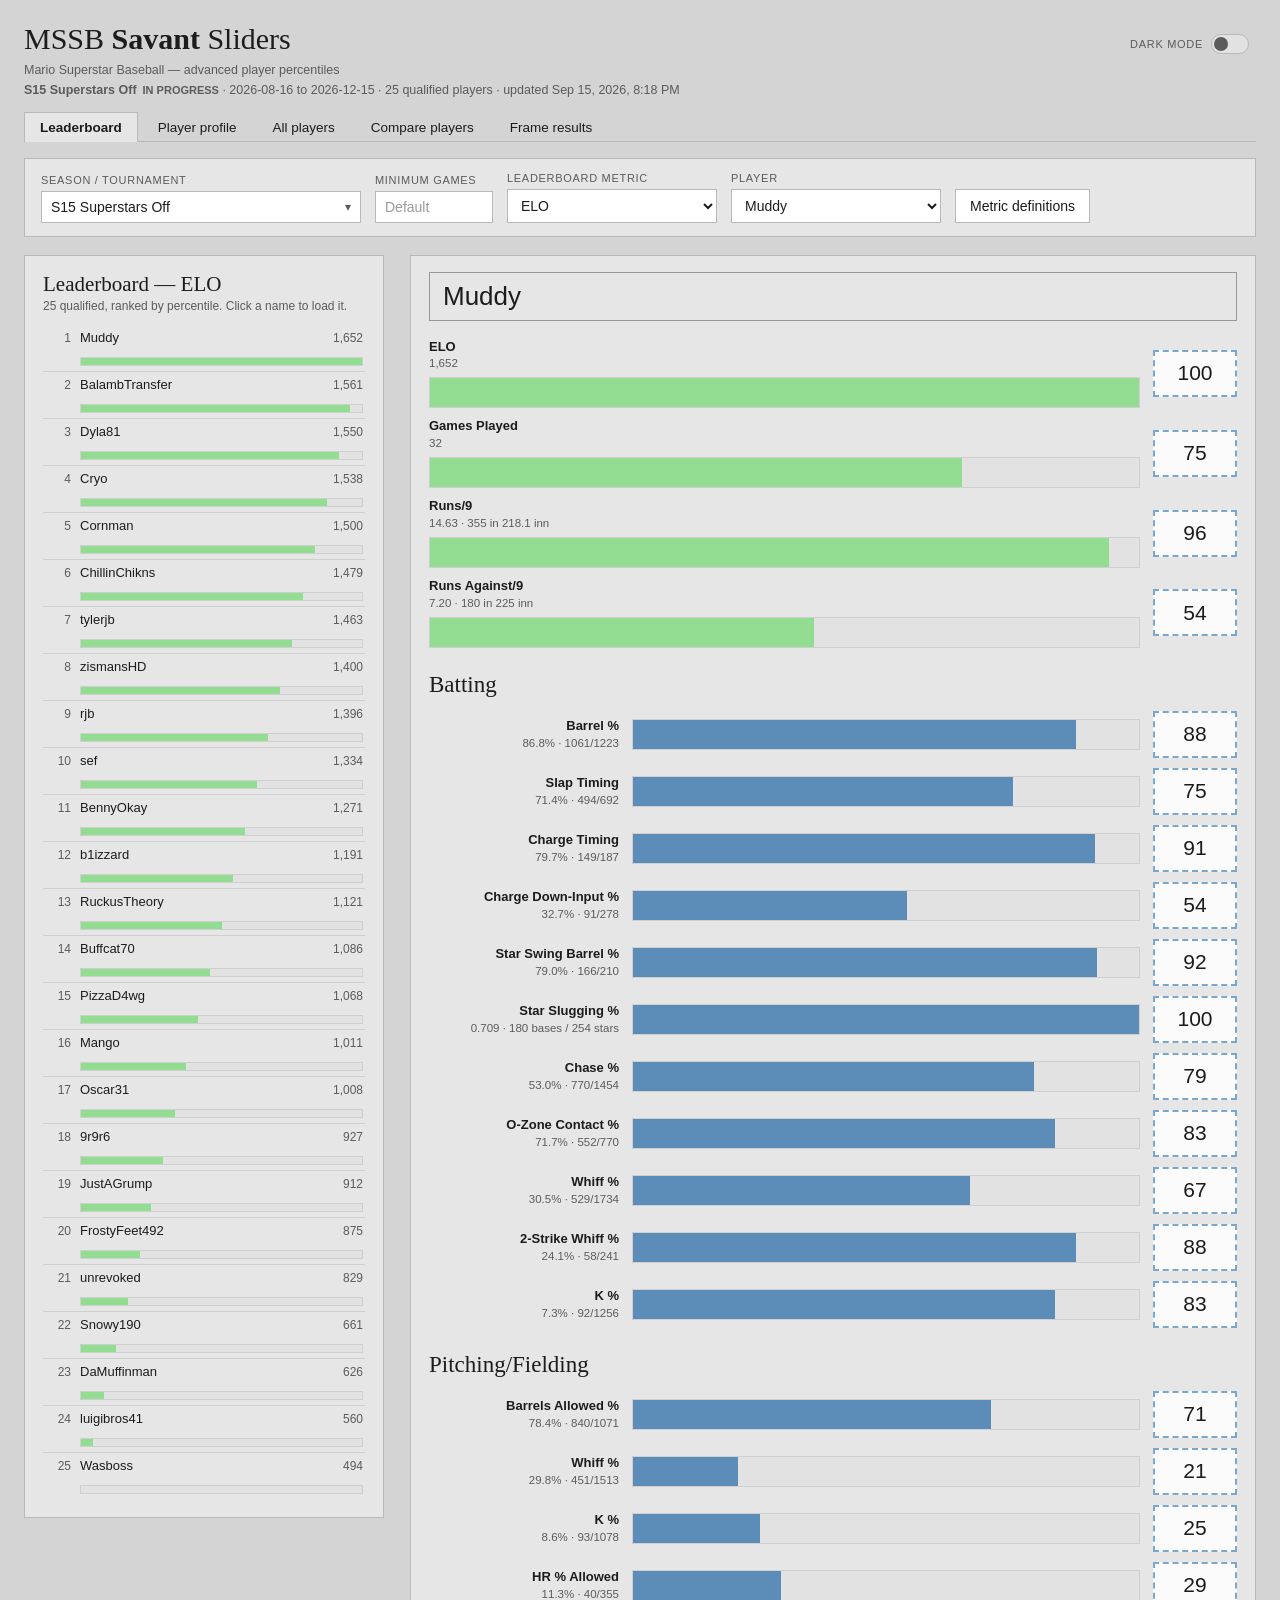
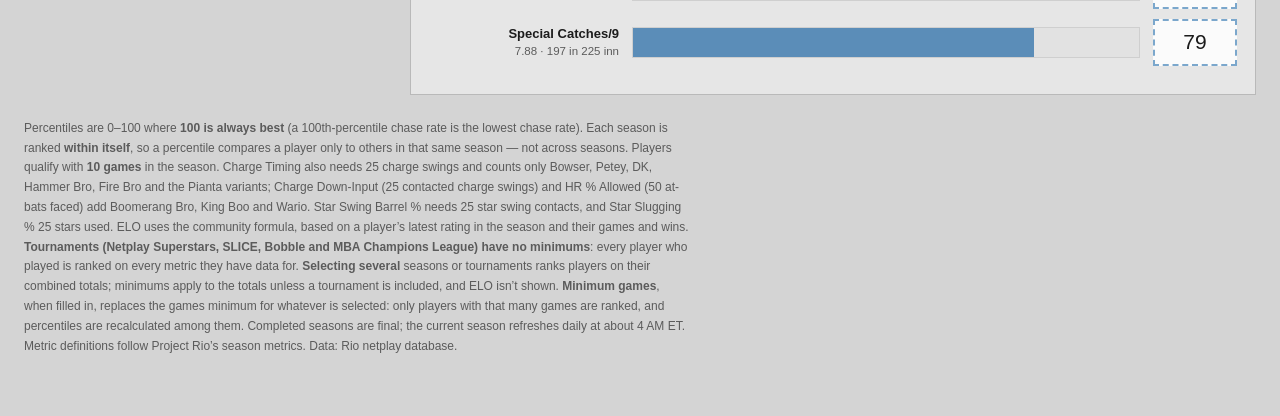
==== commit 679e0859: "Add an All players page A new tab shows the Stadium Record and Character Picks for every Stars Off g" ====
--- a/site/index.html
+++ b/site/index.html
@@ -53,6 +53,7 @@
   <nav class="tabs" aria-label="Pages">
     <a href="index.html" aria-current="page">Leaderboard</a>
     <a href="profile.html">Player profile</a>
+    <a href="players.html">All players</a>
     <a href="compare.html">Compare players</a>
     <a href="frames.html">Frame results</a>
   </nav>
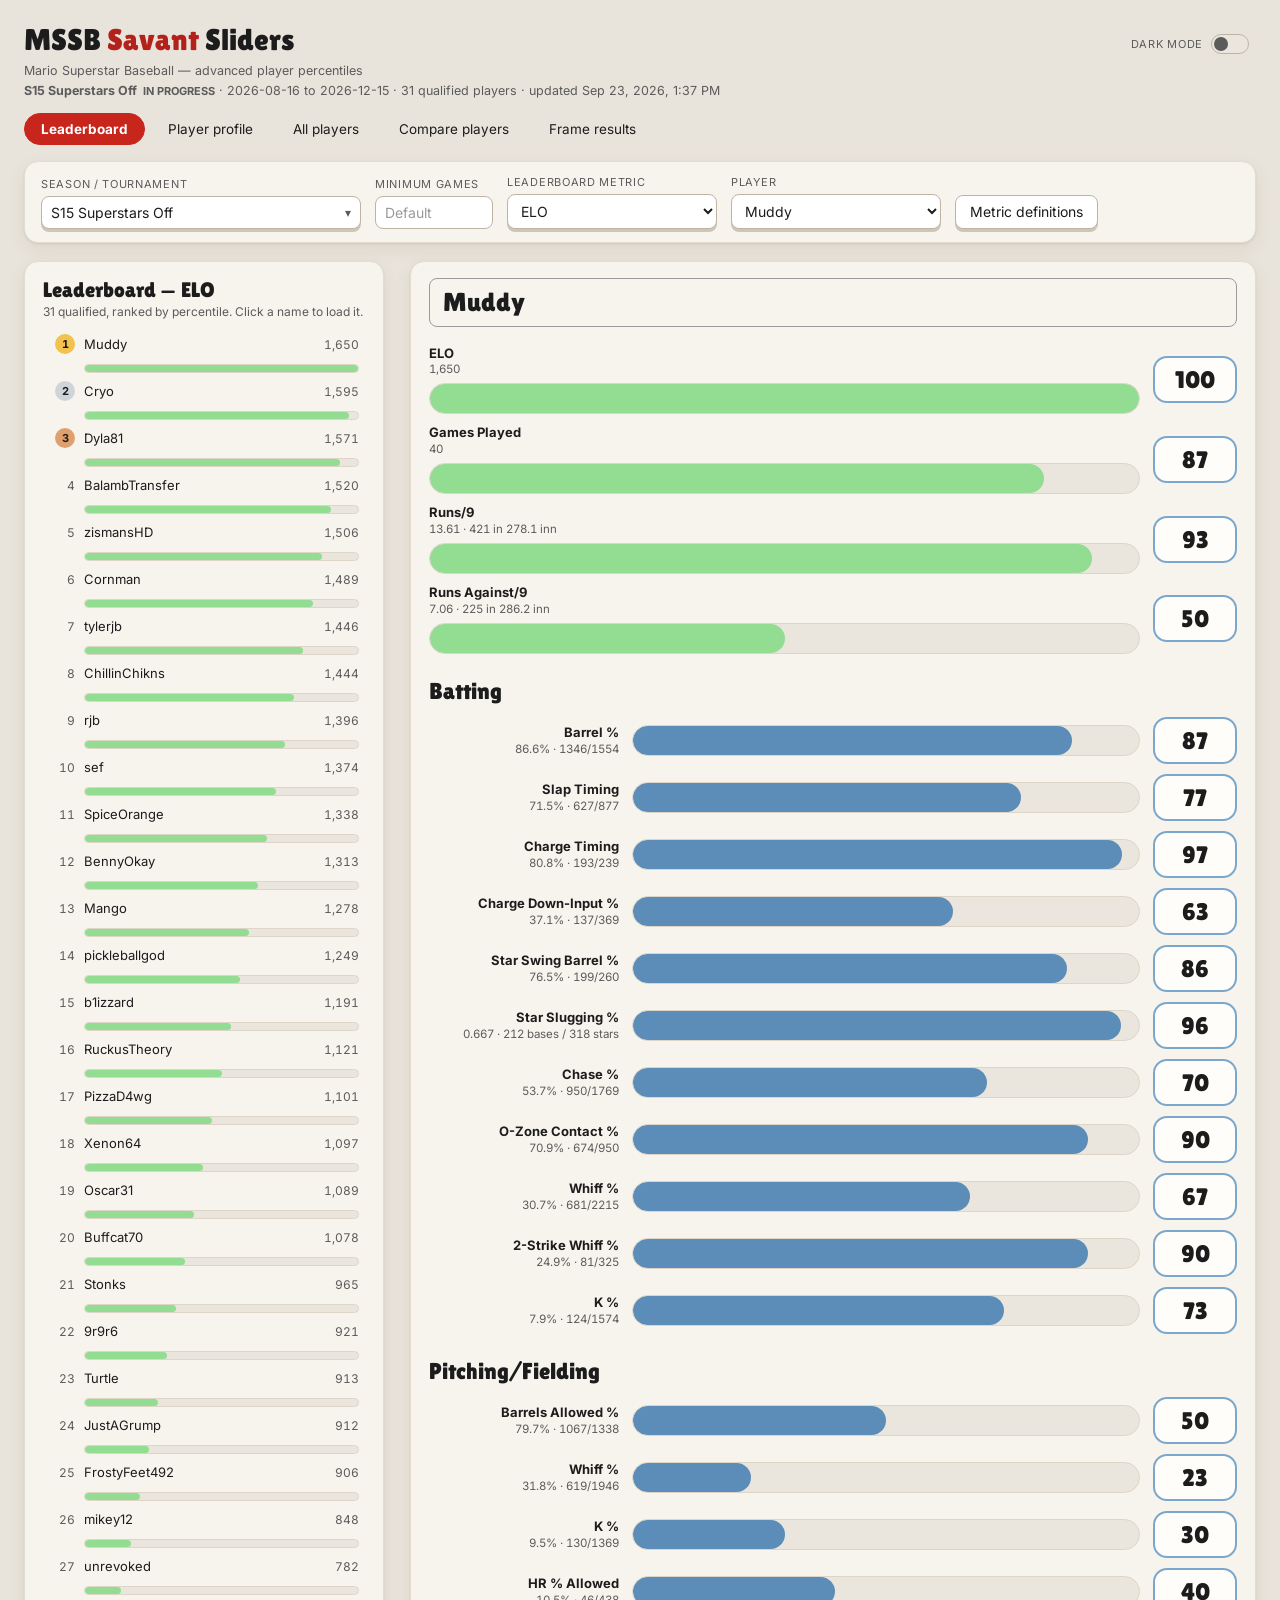
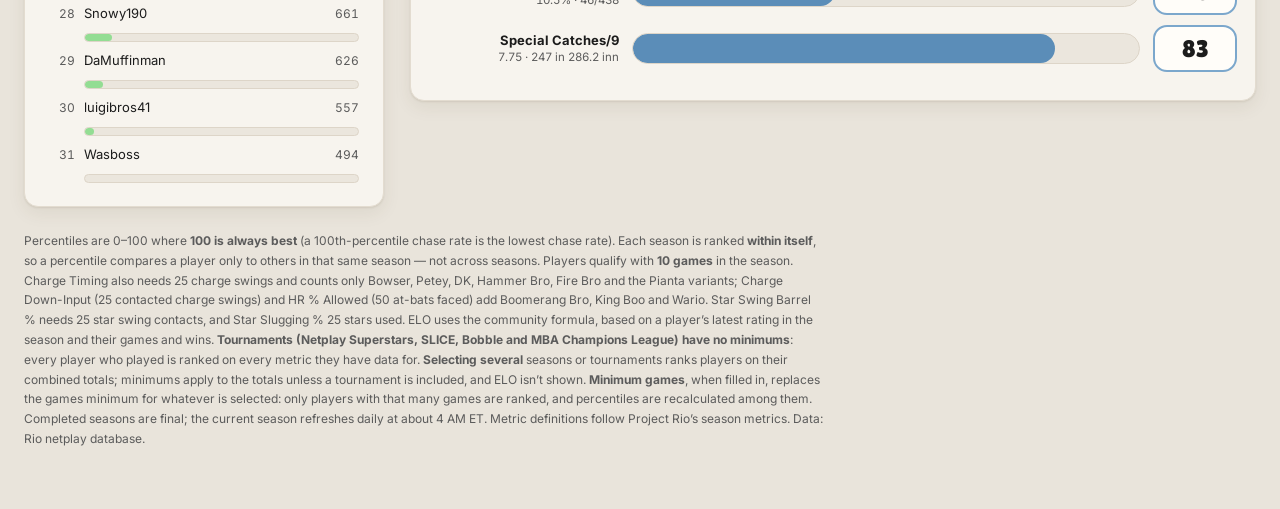
==== commit 8425bb82: "Switch to Lilita One and Inter with a playful look on every page Headings use Lilita One and all oth" ====
--- a/site/index.html
+++ b/site/index.html
@@ -39,6 +39,8 @@
   .slab{font-size:13px;font-weight:700;text-align:right;line-height:1.3}
   .srow.gen .slab{text-align:left}
 </style>
+<!-- Last, so it wins ties with the page styles above. -->
+<link rel="stylesheet" href="playful.css">
 </head>
 <body>
 <div class="wrap">
--- a/site/shared.css
+++ b/site/shared.css
@@ -45,8 +45,17 @@
   --heat-ink-5:#fff; --heat-ink-6:#fff; --heat-ink-7:#fff;
   --heat-total:#d6d6d6;
   --trophy:#9a6b00;         /* trophy case icon, 3.8:1 on the panel */
-  --serif:Georgia,"Times New Roman",serif;
-  --sans:Arial,Helvetica,-apple-system,"Segoe UI",sans-serif;
+  /* Win rates: diverging around 50%. Red below, blue above (the heat ramp's
+     steps), a neutral midpoint, three steps each way; the red steps match the
+     blue ones' lightness. Each ink clears 4.5:1 on its step. */
+  --wr-n3:#b13f3c; --wr-n2:#ea9a93; --wr-n1:#fad6d2; --wr-0:#f0efec;
+  --wr-p1:#cde2fb; --wr-p2:#86b6ef; --wr-p3:#256abf;
+  --wr-ink-n3:#fff; --wr-ink-n2:#1c1c1c; --wr-ink-n1:#1c1c1c; --wr-ink-0:#1c1c1c;
+  --wr-ink-p1:#1c1c1c; --wr-ink-p2:#1c1c1c; --wr-ink-p3:#fff;
+  /* --serif is only used for headings, so it holds the heading font (Lilita One);
+     --sans is everything else (Inter). Both are defined in the @font-face rules below. */
+  --serif:"Lilita One","Arial Black",sans-serif;
+  --sans:"Inter",Arial,Helvetica,-apple-system,"Segoe UI",sans-serif;
 }
 @media (prefers-color-scheme: dark){
   :root:not([data-theme="light"]){
@@ -65,6 +74,10 @@
     --heat-ink-5:#1b1d20; --heat-ink-6:#1b1d20; --heat-ink-7:#1b1d20;
     --heat-total:#33373d;
     --trophy:#e3b341;
+    --wr-n3:#f1aea8; --wr-n2:#dc615a; --wr-n1:#762221; --wr-0:#383835;
+    --wr-p1:#104281; --wr-p2:#3987e5; --wr-p3:#9ec5f4;
+    --wr-ink-n3:#1b1d20; --wr-ink-n2:#1b1d20; --wr-ink-n1:#e4e6e8; --wr-ink-0:#e4e6e8;
+    --wr-ink-p1:#e4e6e8; --wr-ink-p2:#1b1d20; --wr-ink-p3:#1b1d20;
   }
 }
 :root[data-theme="dark"]{
@@ -83,14 +96,35 @@
   --heat-ink-5:#1b1d20; --heat-ink-6:#1b1d20; --heat-ink-7:#1b1d20;
   --heat-total:#33373d;
   --trophy:#e3b341;
+  --wr-n3:#f1aea8; --wr-n2:#dc615a; --wr-n1:#762221; --wr-0:#383835;
+  --wr-p1:#104281; --wr-p2:#3987e5; --wr-p3:#9ec5f4;
+  --wr-ink-n3:#1b1d20; --wr-ink-n2:#1b1d20; --wr-ink-n1:#e4e6e8; --wr-ink-0:#e4e6e8;
+  --wr-ink-p1:#e4e6e8; --wr-ink-p2:#1b1d20; --wr-ink-p3:#1b1d20;
 }
+
+/* ---- fonts ----
+   Lilita One (headings) and Inter (text), both SIL OFL (fonts/OFL-*.txt),
+   self-hosted so file:// works. The latin-ext files only download when a
+   name needs those letters. */
+@font-face{font-family:"Lilita One";font-weight:400;font-display:swap;
+  src:url("fonts/lilita-one-latin-400-normal.woff2") format("woff2");
+  unicode-range:U+0000-00FF,U+0131,U+0152-0153,U+02BB-02BC,U+02C6,U+02DA,U+02DC,U+0304,U+0308,U+0329,U+2000-206F,U+20AC,U+2122,U+2191,U+2193,U+2212,U+2215,U+FEFF,U+FFFD}
+@font-face{font-family:"Lilita One";font-weight:400;font-display:swap;
+  src:url("fonts/lilita-one-latin-ext-400-normal.woff2") format("woff2");
+  unicode-range:U+0100-02BA,U+02BD-02C5,U+02C7-02CC,U+02CE-02D7,U+02DD-02FF,U+0304,U+0308,U+0329,U+1D00-1DBF,U+1E00-1E9F,U+1EF2-1EFF,U+2020,U+20A0-20AB,U+20AD-20C0,U+2113,U+2C60-2C7F,U+A720-A7FF}
+@font-face{font-family:"Inter";font-weight:100 900;font-display:swap;
+  src:url("fonts/inter-latin-wght-normal.woff2") format("woff2");
+  unicode-range:U+0000-00FF,U+0131,U+0152-0153,U+02BB-02BC,U+02C6,U+02DA,U+02DC,U+0304,U+0308,U+0329,U+2000-206F,U+20AC,U+2122,U+2191,U+2193,U+2212,U+2215,U+FEFF,U+FFFD}
+@font-face{font-family:"Inter";font-weight:100 900;font-display:swap;
+  src:url("fonts/inter-latin-ext-wght-normal.woff2") format("woff2");
+  unicode-range:U+0100-02BA,U+02BD-02C5,U+02C7-02CC,U+02CE-02D7,U+02DD-02FF,U+0304,U+0308,U+0329,U+1D00-1DBF,U+1E00-1E9F,U+1EF2-1EFF,U+2020,U+20A0-20AB,U+20AD-20C0,U+2113,U+2C60-2C7F,U+A720-A7FF}
 
 *{box-sizing:border-box}
 body{margin:0;background:var(--bg);color:var(--ink);font-family:var(--sans);font-size:14px}
 .wrap{max-width:1440px;margin:0 auto;padding:22px 24px 60px}
 
 header h1{font-family:var(--serif);font-weight:400;font-size:30px;margin:0 0 4px}
-header h1 b{font-weight:700}
+header h1 b{font-weight:400}   /* Lilita One has one weight; playful.css colours it instead */
 .meta{color:var(--muted);font-size:12.5px;margin:0 0 12px;line-height:1.6}
 /* Inline, not inline-block: an inline element's vertical padding doesn't grow
    the line, so a FINAL pill and plain IN PROGRESS text take the same height
--- a/site/playful.css
+++ b/site/playful.css
@@ -0,0 +1,92 @@
+/* Playful look, to match the Lilita One headings: rounded shapes, chunky
+   buttons, pill tabs, medals for the top 3 and a little motion.
+   Every page links it last, after shared.css and its own styles, so it wins
+   ties. The data colours (group greens and blues, heatmaps, win rates) and
+   the table cells are left alone on purpose: the fun is in the frame, not
+   the numbers. */
+
+/* ---- tokens ----
+   Same three-block pattern as shared.css: light, then dark twice. Only the
+   light surfaces change (warmer); the dark set just gains the new tokens.
+   Contrast checked: muted text 5.4:1 on the page, 6.2:1 on panels; white on
+   the red accent 5.6:1; "Savant" 5.3:1 light, 6.7:1 dark. */
+:root{
+  --r-sm:8px; --r-md:14px; --r-pill:999px;
+  --bg:#e9e4db; --chrome:#f7f4ee; --line:#bdb4a6; --track:#ebe6dd; --trackline:#ddd5c8;
+  --rowline:#e7e1d7; --boxbg:#fffdf9; --surface-hover:#f3eee5;
+  --accent:#c8261d; --accent-ink:#fff; --accent-text:#b3221a;
+  --edge:#cfc6b7;                /* chunky button bottom edge */
+  --panel-edge:#e3dcd0;
+  --panel-shadow:0 1px 2px rgba(80,60,30,.10),0 6px 18px rgba(80,60,30,.08);
+  --row-hover:#efe8dc;
+  --heat-total:#ddd6ca;          /* Total rows: the old grey, warmed to sit on cream (same contrast) */
+  --gold:#f2c14e; --silver:#cfd4db; --bronze:#dfa06e; --medal-ink:#1c1c1c;
+}
+@media (prefers-color-scheme: dark){
+  :root:not([data-theme="light"]){
+    --accent-text:#ff7b70; --edge:#0f1012; --panel-edge:var(--line);
+    --panel-shadow:0 1px 2px rgba(0,0,0,.35),0 6px 18px rgba(0,0,0,.3);
+    --row-hover:#2d3136;
+  }
+}
+:root[data-theme="dark"]{
+  --accent-text:#ff7b70; --edge:#0f1012; --panel-edge:var(--line);
+  --panel-shadow:0 1px 2px rgba(0,0,0,.35),0 6px 18px rgba(0,0,0,.3);
+  --row-hover:#2d3136;
+}
+
+/* ---- title: one weight in Lilita One, so colour marks "Savant" ---- */
+header h1 b{color:var(--accent-text)}
+
+/* ---- page tabs: pills, the current page filled red ---- */
+.tabs{border-bottom:none;gap:6px}
+.tabs a{border:1px solid transparent;border-radius:var(--r-pill);margin-bottom:0;padding:7px 16px;
+        transition:background-color .15s,border-color .15s}
+.tabs a[aria-current="page"]{background:var(--accent);border-color:var(--accent);color:var(--accent-ink)}
+.tabs a:not([aria-current]):hover{text-decoration:none;background:var(--chrome);border-color:var(--panel-edge)}
+@media (max-width:560px){ .tabs a{padding:7px 11px} }
+
+/* ---- panels: soft shadow and rounded corners instead of hard lines ---- */
+.panel,.controls,.tile{border-radius:var(--r-md);border-color:var(--panel-edge);box-shadow:var(--panel-shadow)}
+.mode-note,.warn,.trophy,.heat-tip{border-radius:var(--r-sm)}
+.card-placeholder{border-radius:var(--r-md)}
+code{border-radius:4px}
+
+/* ---- names and big numbers in the heading font ---- */
+.pname .box,.c-title{font-family:var(--serif);border-radius:var(--r-sm)}
+.tile .v{font-family:var(--serif)}
+
+/* ---- controls: rounded, and buttons that press like game buttons ---- */
+.controls select,.min-games,.player-field input,.card-controls select,.picker-btn,.btn{border-radius:var(--r-sm)}
+.grip{border-radius:var(--r-sm)}
+.card-remove{border-radius:var(--r-pill)}
+.controls select,.card-controls select,.picker-btn,.btn{box-shadow:0 3px 0 var(--edge);transition:transform .08s,box-shadow .08s}
+.controls select:hover,.card-controls select:hover,.picker-btn:hover,.btn:hover:not(:disabled){transform:translateY(-1px);box-shadow:0 4px 0 var(--edge)}
+.controls select:active,.card-controls select:active,.picker-btn:active,.btn:active:not(:disabled){transform:translateY(2px);box-shadow:0 1px 0 var(--edge)}
+.picker-panel{border-radius:var(--r-md)}
+dialog.defs{border-radius:var(--r-md);border-color:var(--panel-edge);overflow:hidden}
+.defs-close{border-radius:var(--r-pill)}
+
+/* ---- bars: pills that grow into place ---- */
+.strack,.lb-track{border-radius:var(--r-pill);overflow:hidden}
+.strack>i,.lb-track>i{border-radius:inherit;transform-origin:left;animation:bar-grow .6s cubic-bezier(.2,.8,.2,1)}
+@keyframes bar-grow{from{transform:scaleX(0)}}
+
+/* ---- percentile boxes: a solid rounded score tile in the heading font ---- */
+.sval{border-style:solid;border-radius:var(--r-md);font-family:var(--serif);font-size:24px}
+.sval.na{font-family:var(--sans);font-size:15px}
+
+/* ---- leaderboard: rows highlight on hover (no dividers), medals for 1-3 ---- */
+.lb-row{border-bottom:none;border-radius:var(--r-sm);padding:5px 6px}
+.lb-row:hover{background:var(--row-hover)}
+/* The negative margin keeps medal rows the same height as the rest. */
+#lb>.lb-row:nth-child(-n+3) .lb-rank{justify-self:end;display:grid;place-items:center;width:20px;height:20px;
+  margin:-2px 0;border-radius:50%;color:var(--medal-ink);font-weight:700;font-size:11px}
+#lb>.lb-row:nth-child(1) .lb-rank{background:var(--gold)}
+#lb>.lb-row:nth-child(2) .lb-rank{background:var(--silver)}
+#lb>.lb-row:nth-child(3) .lb-rank{background:var(--bronze)}
+
+@media (prefers-reduced-motion: reduce){
+  .strack>i,.lb-track>i{animation:none}
+  .tabs a,.controls select,.card-controls select,.picker-btn,.btn{transition:none}
+}
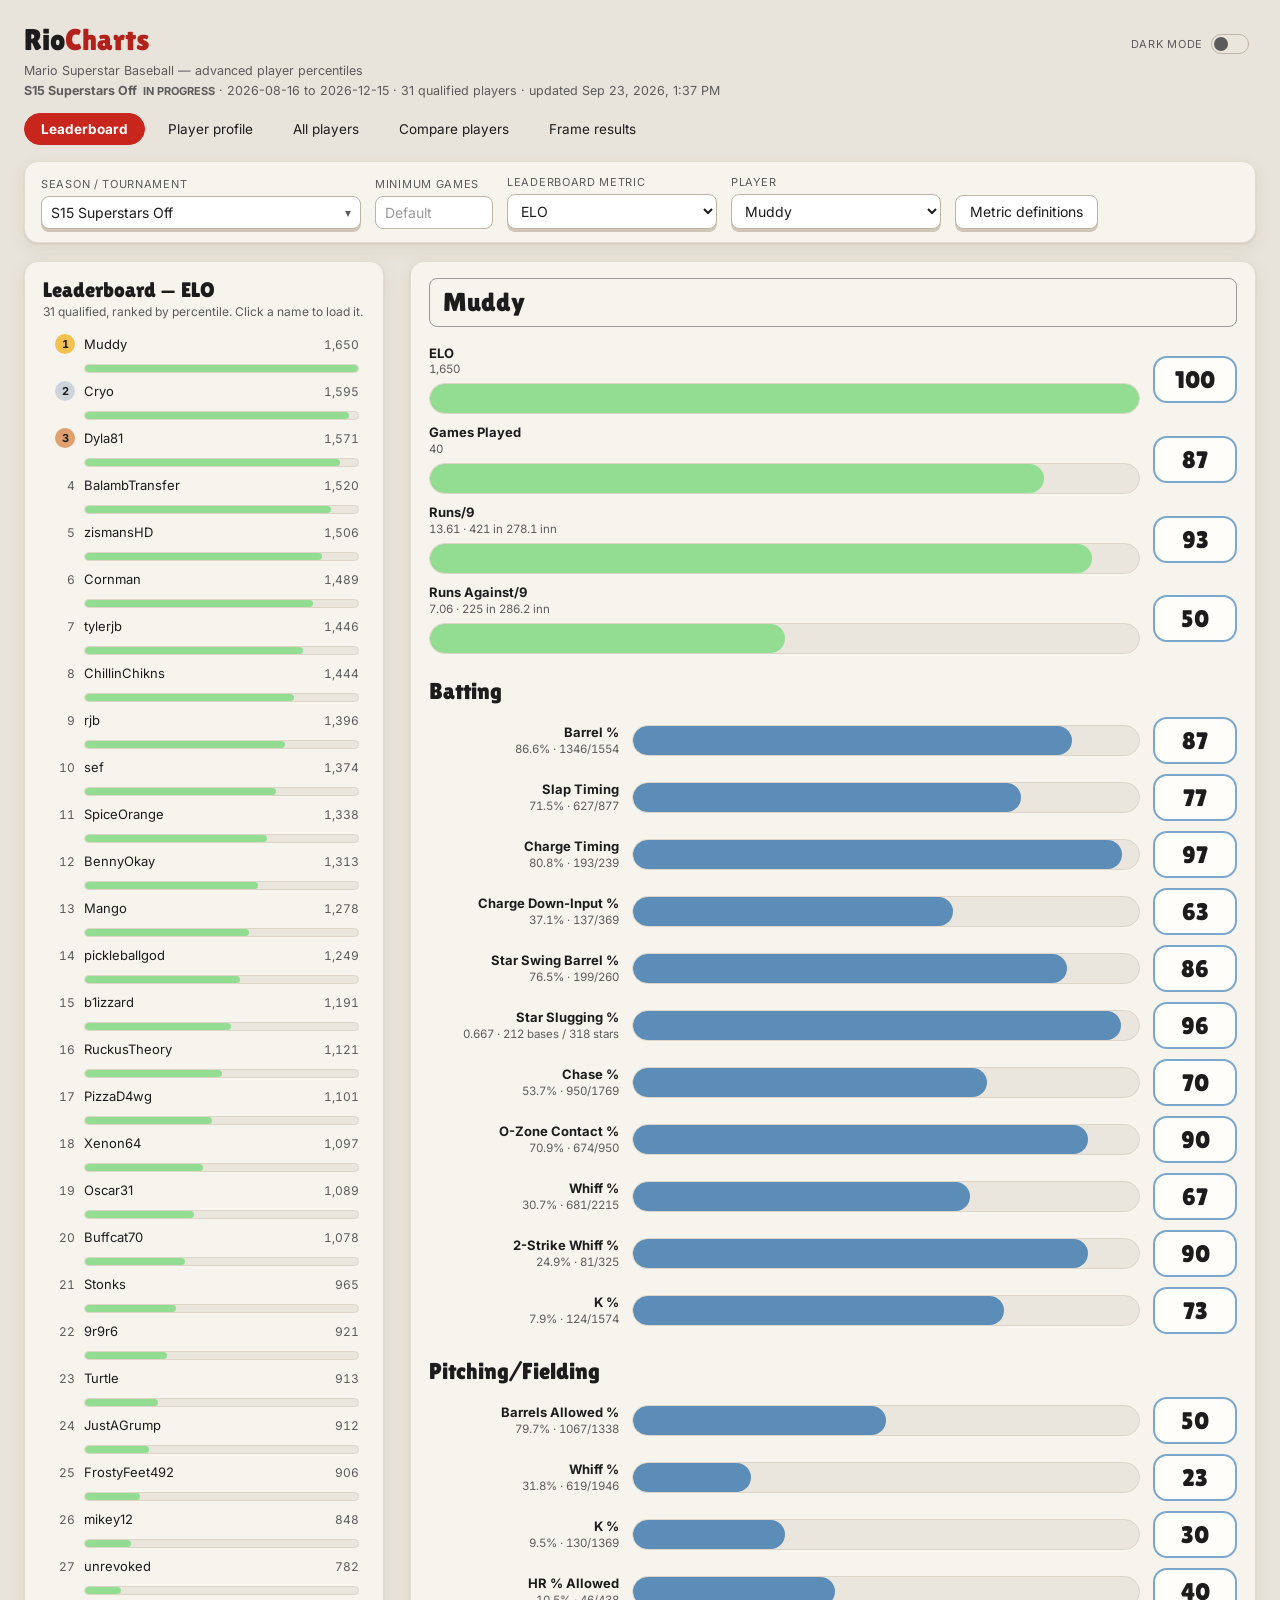
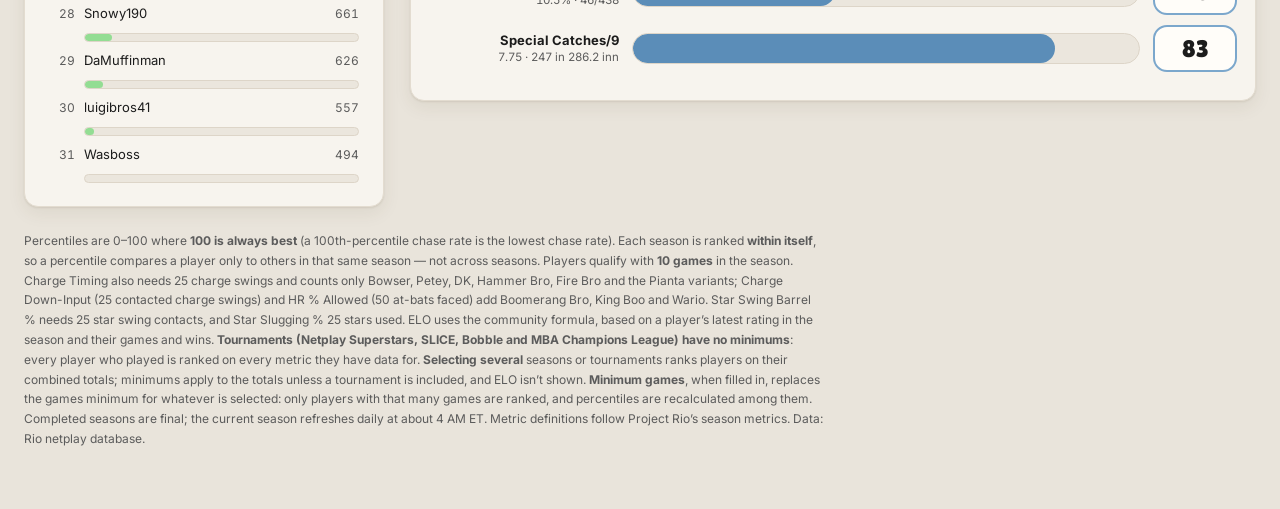
==== commit e1c74a0c: "Rename the site to RioCharts Page titles, the header (Rio + Charts in the accent colour), README, th" ====
--- a/site/index.html
+++ b/site/index.html
@@ -3,7 +3,7 @@
 <head>
 <meta charset="utf-8">
 <meta name="viewport" content="width=device-width, initial-scale=1">
-<title>MSSB Savant Sliders</title>
+<title>RioCharts</title>
 <script>
 /* Apply a saved theme before the first paint, so a reload in dark mode doesn't flash light. */
 try{var t=localStorage.getItem("mssb-theme");if(t==="dark"||t==="light")document.documentElement.setAttribute("data-theme",t);}catch(e){}
@@ -46,7 +46,7 @@
 <div class="wrap">
 <header>
   <div class="topbar">
-    <h1>MSSB <b>Savant</b> Sliders</h1>
+    <h1>Rio<b>Charts</b></h1>
     <button type="button" class="theme-toggle" id="theme-toggle" role="switch" aria-checked="false">
       <span>Dark mode</span><span class="tt-track" aria-hidden="true"><span class="tt-knob"></span></span>
     </button>
--- a/site/playful.css
+++ b/site/playful.css
@@ -9,7 +9,7 @@
    Same three-block pattern as shared.css: light, then dark twice. Only the
    light surfaces change (warmer); the dark set just gains the new tokens.
    Contrast checked: muted text 5.4:1 on the page, 6.2:1 on panels; white on
-   the red accent 5.6:1; "Savant" 5.3:1 light, 6.7:1 dark. */
+   the red accent 5.6:1; "Charts" 5.3:1 light, 6.7:1 dark. */
 :root{
   --r-sm:8px; --r-md:14px; --r-pill:999px;
   --bg:#e9e4db; --chrome:#f7f4ee; --line:#bdb4a6; --track:#ebe6dd; --trackline:#ddd5c8;
@@ -35,7 +35,7 @@
   --row-hover:#2d3136;
 }
 
-/* ---- title: one weight in Lilita One, so colour marks "Savant" ---- */
+/* ---- title: one weight in Lilita One, so colour marks "Charts" ---- */
 header h1 b{color:var(--accent-text)}
 
 /* ---- page tabs: pills, the current page filled red ---- */
